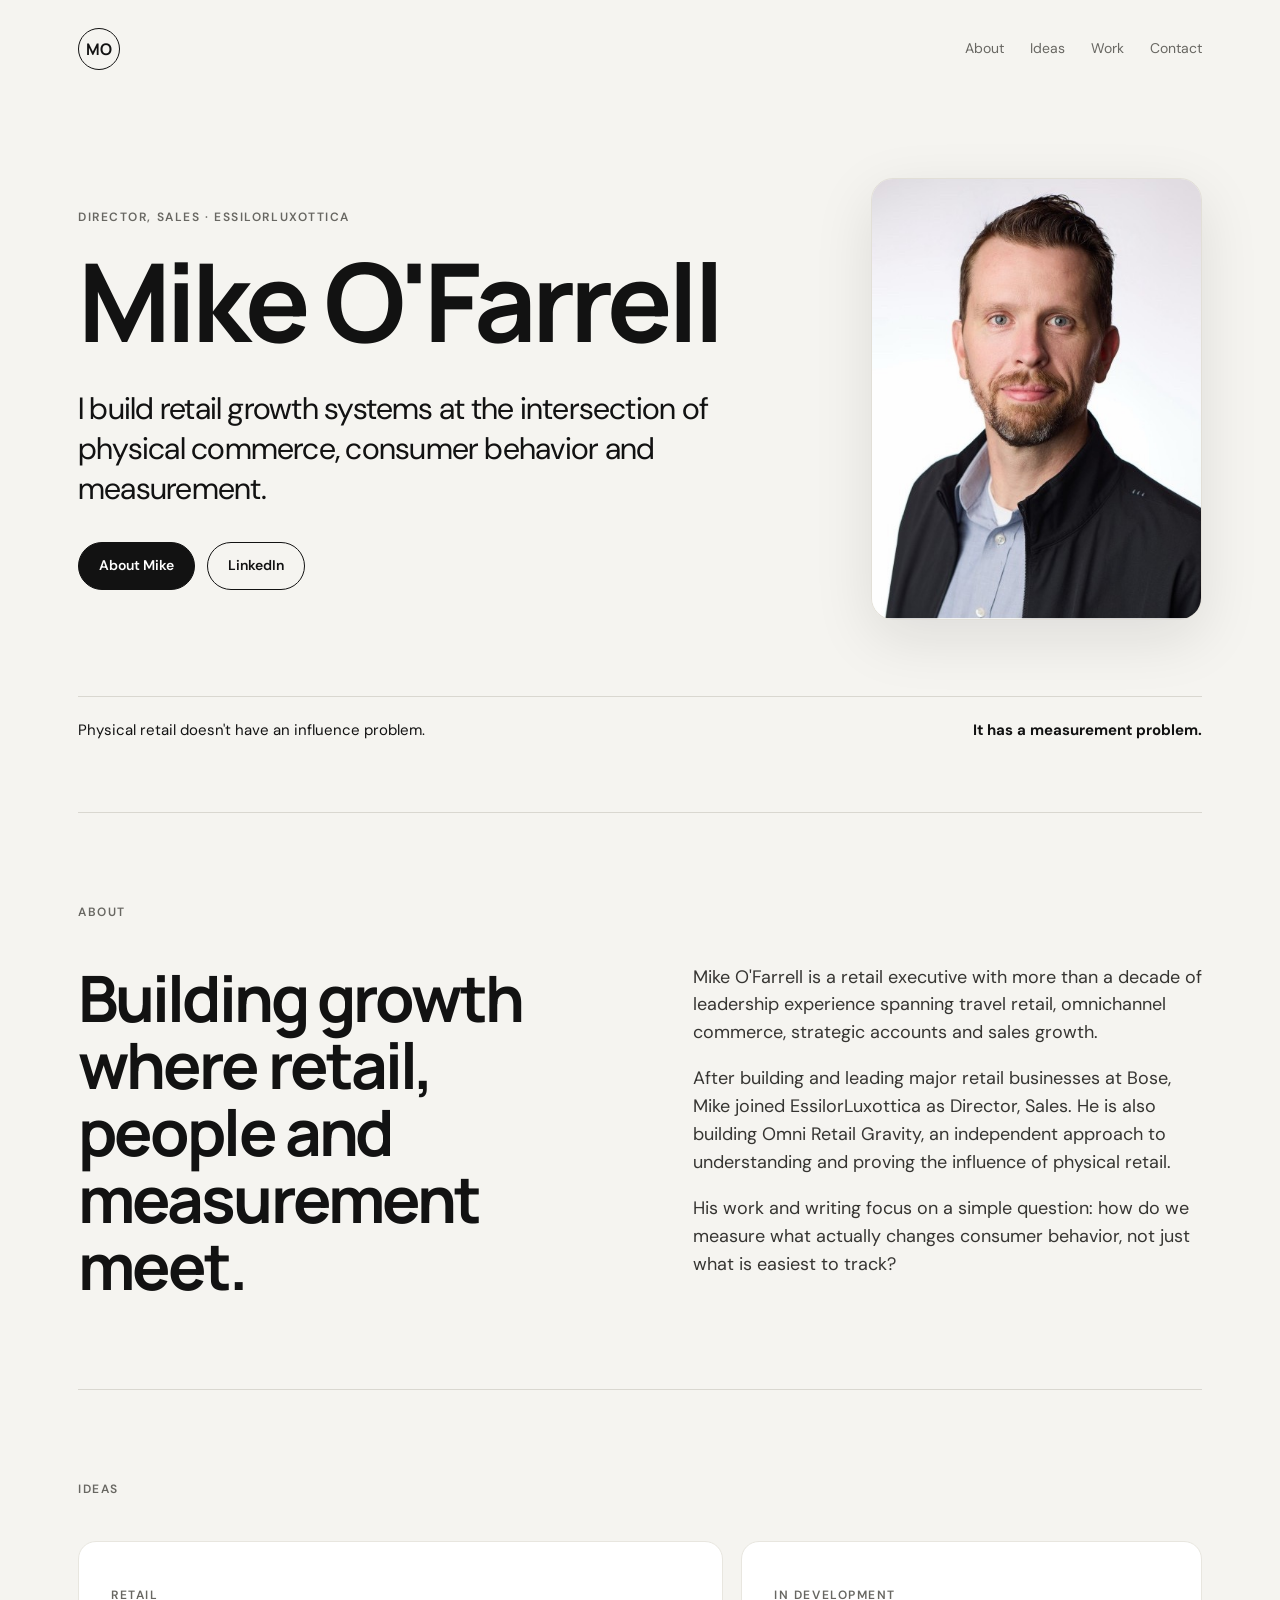
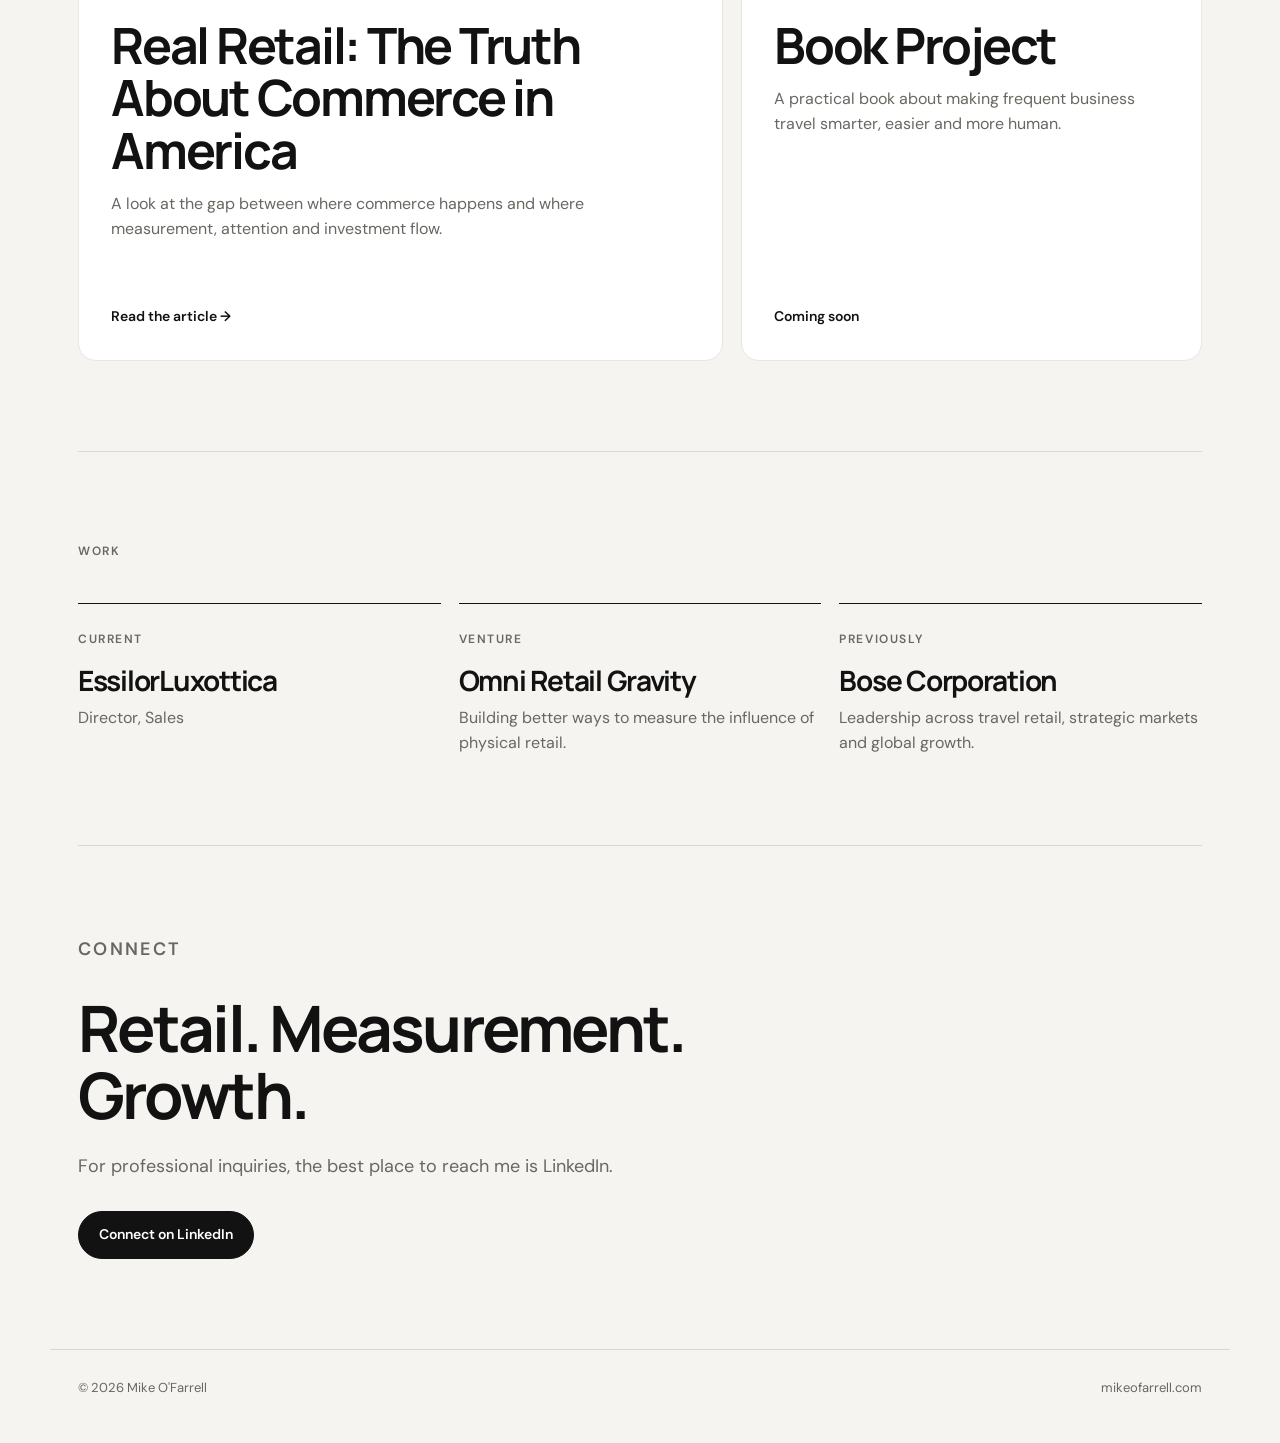
==== index.html @ 98dea340 "Use uploaded headshot" ====
<!doctype html>
<html lang="en">
<head>
  <meta charset="utf-8">
  <meta name="viewport" content="width=device-width, initial-scale=1">
  <title>Mike O'Farrell | Director, Sales, EssilorLuxottica</title>
  <meta name="description" content="Mike O'Farrell is Director, Sales at EssilorLuxottica, with leadership experience across Bose, travel retail, omnichannel commerce and physical retail strategy.">
  <link rel="canonical" href="https://mikeofarrell.com/">
  <meta property="og:type" content="website">
  <meta property="og:title" content="Mike O'Farrell | Director, Sales, EssilorLuxottica">
  <meta property="og:description" content="Retail leadership, physical commerce, measurement and ideas from Mike O'Farrell.">
  <meta property="og:url" content="https://mikeofarrell.com/">
  <meta property="og:image" content="https://mikeofarrell.com/mike-ofarrell-headshot.jpg">
  <meta name="twitter:card" content="summary_large_image">
  <link rel="stylesheet" href="styles.css">
  <script type="application/ld+json">
  {
    "@context": "https://schema.org",
    "@type": "Person",
    "@id": "https://mikeofarrell.com/#mike-ofarrell",
    "name": "Mike O'Farrell",
    "url": "https://mikeofarrell.com/",
    "image": "https://mikeofarrell.com/mike-ofarrell-headshot.jpg",
    "description": "Retail executive, entrepreneur and author focused on physical retail, omnichannel commerce and measurement.",
    "jobTitle": "Director, Sales",
    "worksFor": {
      "@type": "Organization",
      "name": "EssilorLuxottica"
    },
    "alumniOf": {
      "@type": "CollegeOrUniversity",
      "name": "University of Pittsburgh"
    },
    "affiliation": {
      "@type": "Organization",
      "name": "Omni Retail Gravity"
    },
    "knowsAbout": [
      "Retail strategy",
      "Physical retail",
      "Omnichannel commerce",
      "Travel retail",
      "Retail measurement",
      "Sales leadership"
    ],
    "sameAs": [
      "https://www.linkedin.com/in/mike-ofarrell/"
    ]
  }
  </script>
</head>
<body>
  <header class="site-header">
    <a class="brand" href="#top" aria-label="Mike O'Farrell home">MO</a>
    <nav aria-label="Primary navigation">
      <a href="#about">About</a>
      <a href="#ideas">Ideas</a>
      <a href="#work">Work</a>
      <a href="#contact">Contact</a>
    </nav>
  </header>

  <main id="top">
    <section class="hero">
      <div class="hero-grid">
        <div class="hero-content">
          <div class="eyebrow">Director, Sales · EssilorLuxottica</div>
          <h1>Mike O'Farrell</h1>
          <p class="hero-copy">I build retail growth systems at the intersection of physical commerce, consumer behavior and measurement.</p>
          <div class="hero-actions">
            <a class="button button-primary" href="#about">About Mike</a>
            <a class="button button-secondary" href="https://www.linkedin.com/in/mike-ofarrell/" target="_blank" rel="noopener">LinkedIn</a>
          </div>
        </div>
        <figure class="hero-portrait">
          <img src="mike-ofarrell-headshot.jpg" alt="Mike O'Farrell, Director, Sales at EssilorLuxottica" width="600" height="800">
        </figure>
      </div>
      <div class="signal">
        <span>Physical retail doesn't have an influence problem.</span>
        <strong>It has a measurement problem.</strong>
      </div>
    </section>

    <section class="section" id="about">
      <p class="section-kicker">About</p>
      <div class="split">
        <h2>Building growth where retail, people and measurement meet.</h2>
        <div class="body-copy">
          <p>Mike O'Farrell is a retail executive with more than a decade of leadership experience spanning travel retail, omnichannel commerce, strategic accounts and sales growth.</p>
          <p>After building and leading major retail businesses at Bose, Mike joined EssilorLuxottica as Director, Sales. He is also building Omni Retail Gravity, an independent approach to understanding and proving the influence of physical retail.</p>
          <p>His work and writing focus on a simple question: how do we measure what actually changes consumer behavior, not just what is easiest to track?</p>
        </div>
      </div>
    </section>

    <section class="section" id="ideas">
      <p class="section-kicker">Ideas</p>
      <div class="cards">
        <article class="card featured">
          <div>
            <p class="card-label">Retail</p>
            <h3>Real Retail: The Truth About Commerce in America</h3>
            <p>A look at the gap between where commerce happens and where measurement, attention and investment flow.</p>
          </div>
          <a href="https://www.linkedin.com/pulse/real-retail-truth-commerce-america-mike-o-farrell-ppg3e" target="_blank" rel="noopener">Read the article →</a>
        </article>

        <article class="card">
          <div>
            <p class="card-label">In development</p>
            <h3>Book Project</h3>
            <p>A practical book about making frequent business travel smarter, easier and more human.</p>
          </div>
          <span>Coming soon</span>
        </article>
      </div>
    </section>

    <section class="section" id="work">
      <p class="section-kicker">Work</p>
      <div class="work-grid">
        <div class="work-item">
          <span>Current</span>
          <h3>EssilorLuxottica</h3>
          <p>Director, Sales</p>
        </div>
        <div class="work-item">
          <span>Venture</span>
          <h3>Omni Retail Gravity</h3>
          <p>Building better ways to measure the influence of physical retail.</p>
        </div>
        <div class="work-item">
          <span>Previously</span>
          <h3>Bose Corporation</h3>
          <p>Leadership across travel retail, strategic markets and global growth.</p>
        </div>
      </div>
    </section>

    <section class="section contact" id="contact">
      <p class="section-kicker">Connect</p>
      <h2>Retail. Measurement. Growth.</h2>
      <p>For professional inquiries, the best place to reach me is LinkedIn.</p>
      <a class="button button-primary" href="https://www.linkedin.com/in/mike-ofarrell/" target="_blank" rel="noopener">Connect on LinkedIn</a>
    </section>
  </main>

  <footer>
    <span>© <span id="year"></span> Mike O'Farrell</span>
    <span>mikeofarrell.com</span>
  </footer>

  <script>
    document.getElementById('year').textContent = new Date().getFullYear();
  </script>
</body>
</html>
---- styles.css ----
@import url('https://fonts.googleapis.com/css2?family=DM+Sans:wght@400;500;600&family=Manrope:wght@500;600;700&display=swap');

:root {
  --bg: #f5f4f0;
  --ink: #121212;
  --muted: #686762;
  --line: #d9d7d0;
  --card: #ffffff;
  --max: 1180px;
}
* { box-sizing: border-box; }
html { scroll-behavior: smooth; }
body { margin:0; background:var(--bg); color:var(--ink); font-family:"DM Sans",system-ui,-apple-system,BlinkMacSystemFont,"Segoe UI",sans-serif; line-height:1.55; }
a { color:inherit; }
.site-header { max-width:var(--max); margin:0 auto; padding:28px; display:flex; justify-content:space-between; align-items:center; }
.brand { width:42px; height:42px; display:grid; place-items:center; border:1px solid var(--ink); border-radius:50%; text-decoration:none; font-family:"Manrope",sans-serif; font-weight:700; letter-spacing:-0.03em; }
nav { display:flex; gap:26px; font-size:14px; }
nav a { text-decoration:none; color:var(--muted); }
nav a:hover { color:var(--ink); }
main, footer { max-width:var(--max); margin:0 auto; padding-left:28px; padding-right:28px; }
.hero { min-height:72vh; display:flex; flex-direction:column; justify-content:center; padding:80px 0 70px; }
.hero-grid { display:grid; grid-template-columns:minmax(0,1.65fr) minmax(260px,.75fr); gap:64px; align-items:center; }
.hero-content { min-width:0; }
.hero-portrait { margin:0; justify-self:end; width:min(100%,360px); }
.hero-portrait img { display:block; width:100%; height:auto; aspect-ratio:3/4; object-fit:cover; object-position:center 28%; border-radius:22px; border:1px solid #e2dfd7; box-shadow:0 18px 60px rgba(18,18,18,.10); }
.eyebrow, .section-kicker, .card-label, .work-item span { text-transform:uppercase; letter-spacing:.13em; font-size:12px; font-weight:600; color:var(--muted); }
h1,h2,h3 { font-family:"Manrope",sans-serif; line-height:1.05; letter-spacing:-0.045em; margin:0; }
h1 { margin-top:18px; font-size:clamp(58px,8.5vw,118px); max-width:820px; }
.hero-copy { max-width:720px; font-size:clamp(21px,2.4vw,32px); line-height:1.3; margin:32px 0; letter-spacing:-0.025em; }
.hero-actions { display:flex; gap:12px; flex-wrap:wrap; }
.button { display:inline-flex; align-items:center; justify-content:center; min-height:48px; padding:0 20px; border-radius:999px; text-decoration:none; font-weight:600; font-size:14px; border:1px solid var(--ink); }
.button-primary { background:var(--ink); color:white; }
.button-secondary { background:transparent; }
.signal { margin-top:76px; border-top:1px solid var(--line); padding-top:22px; display:flex; justify-content:space-between; gap:20px; font-size:15px; }
.section { border-top:1px solid var(--line); padding:90px 0; }
.section-kicker { margin:0 0 42px; }
.split { display:grid; grid-template-columns:1.05fr 1fr; gap:80px; }
h2 { font-size:clamp(38px,5vw,68px); max-width:650px; }
.body-copy { font-size:18px; color:#363532; }
.body-copy p:first-child { margin-top:0; }
.cards { display:grid; grid-template-columns:1.4fr 1fr; gap:18px; }
.card { min-height:330px; background:var(--card); padding:32px; display:flex; flex-direction:column; justify-content:space-between; border-radius:18px; border:1px solid #e8e6df; }
.card.featured { min-height:420px; }
.card h3 { margin-top:14px; font-size:clamp(31px,4vw,50px); }
.card p:not(.card-label) { color:var(--muted); max-width:650px; }
.card a, .card > span { font-size:14px; font-weight:600; text-decoration:none; }
.work-grid { display:grid; grid-template-columns:repeat(3,1fr); gap:18px; }
.work-item { border-top:1px solid var(--ink); padding-top:22px; }
.work-item h3 { font-size:28px; margin:16px 0 10px; }
.work-item p { color:var(--muted); margin:0; }
.contact h2 { margin-bottom:24px; }
.contact p { color:var(--muted); font-size:18px; margin-bottom:30px; }
footer { border-top:1px solid var(--line); padding-top:28px; padding-bottom:45px; display:flex; justify-content:space-between; color:var(--muted); font-size:13px; }
@media (max-width:900px) {
  .hero-grid { grid-template-columns:1fr; gap:42px; }
  .hero-portrait { justify-self:start; width:min(72vw,340px); }
  h1 { font-size:clamp(58px,13vw,96px); }
}
@media (max-width:780px) {
  .site-header { padding-top:20px; }
  nav { gap:14px; }
  nav a:nth-child(3) { display:none; }
  .hero { min-height:auto; padding-top:70px; }
  .hero-portrait { width:min(78vw,320px); }
  .signal { flex-direction:column; }
  .split,.cards,.work-grid { grid-template-columns:1fr; }
  .split { gap:32px; }
  .section { padding:70px 0; }
  .card.featured { min-height:350px; }
  footer { flex-direction:column; gap:8px; }
}
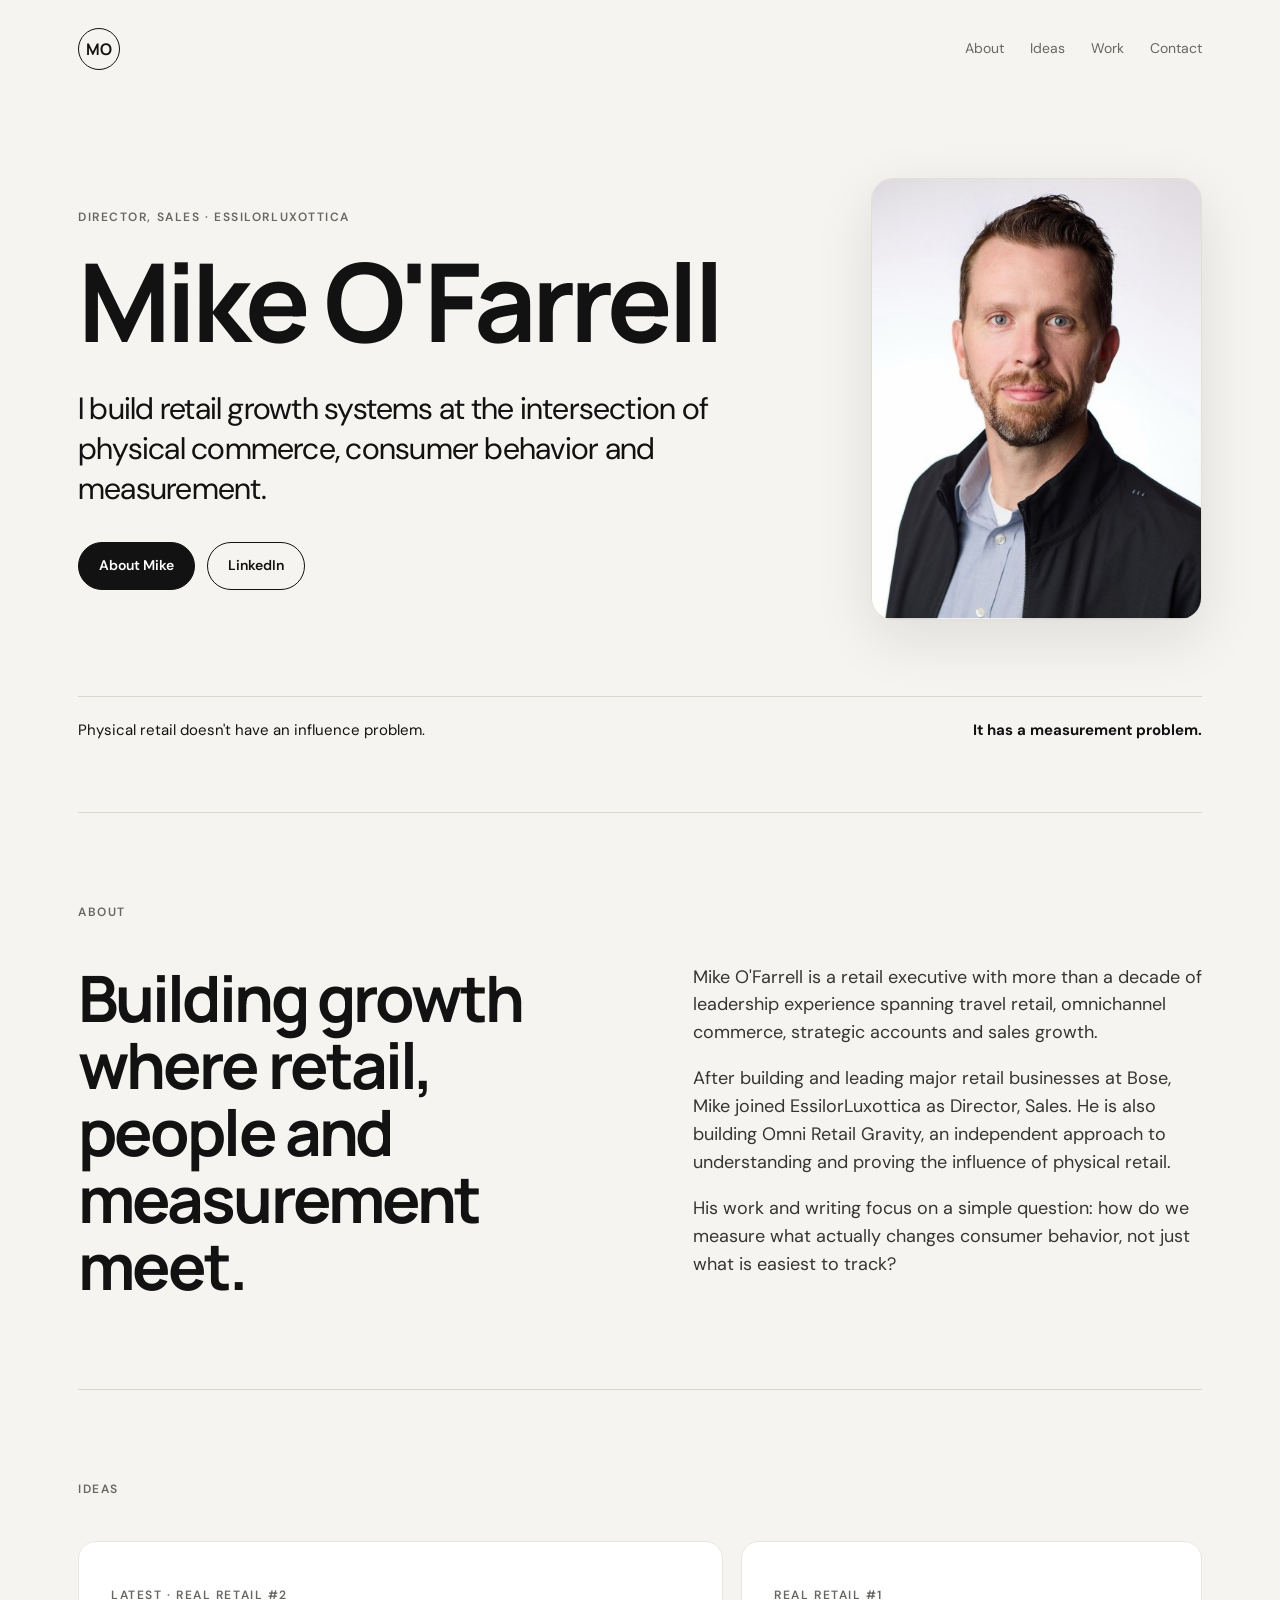
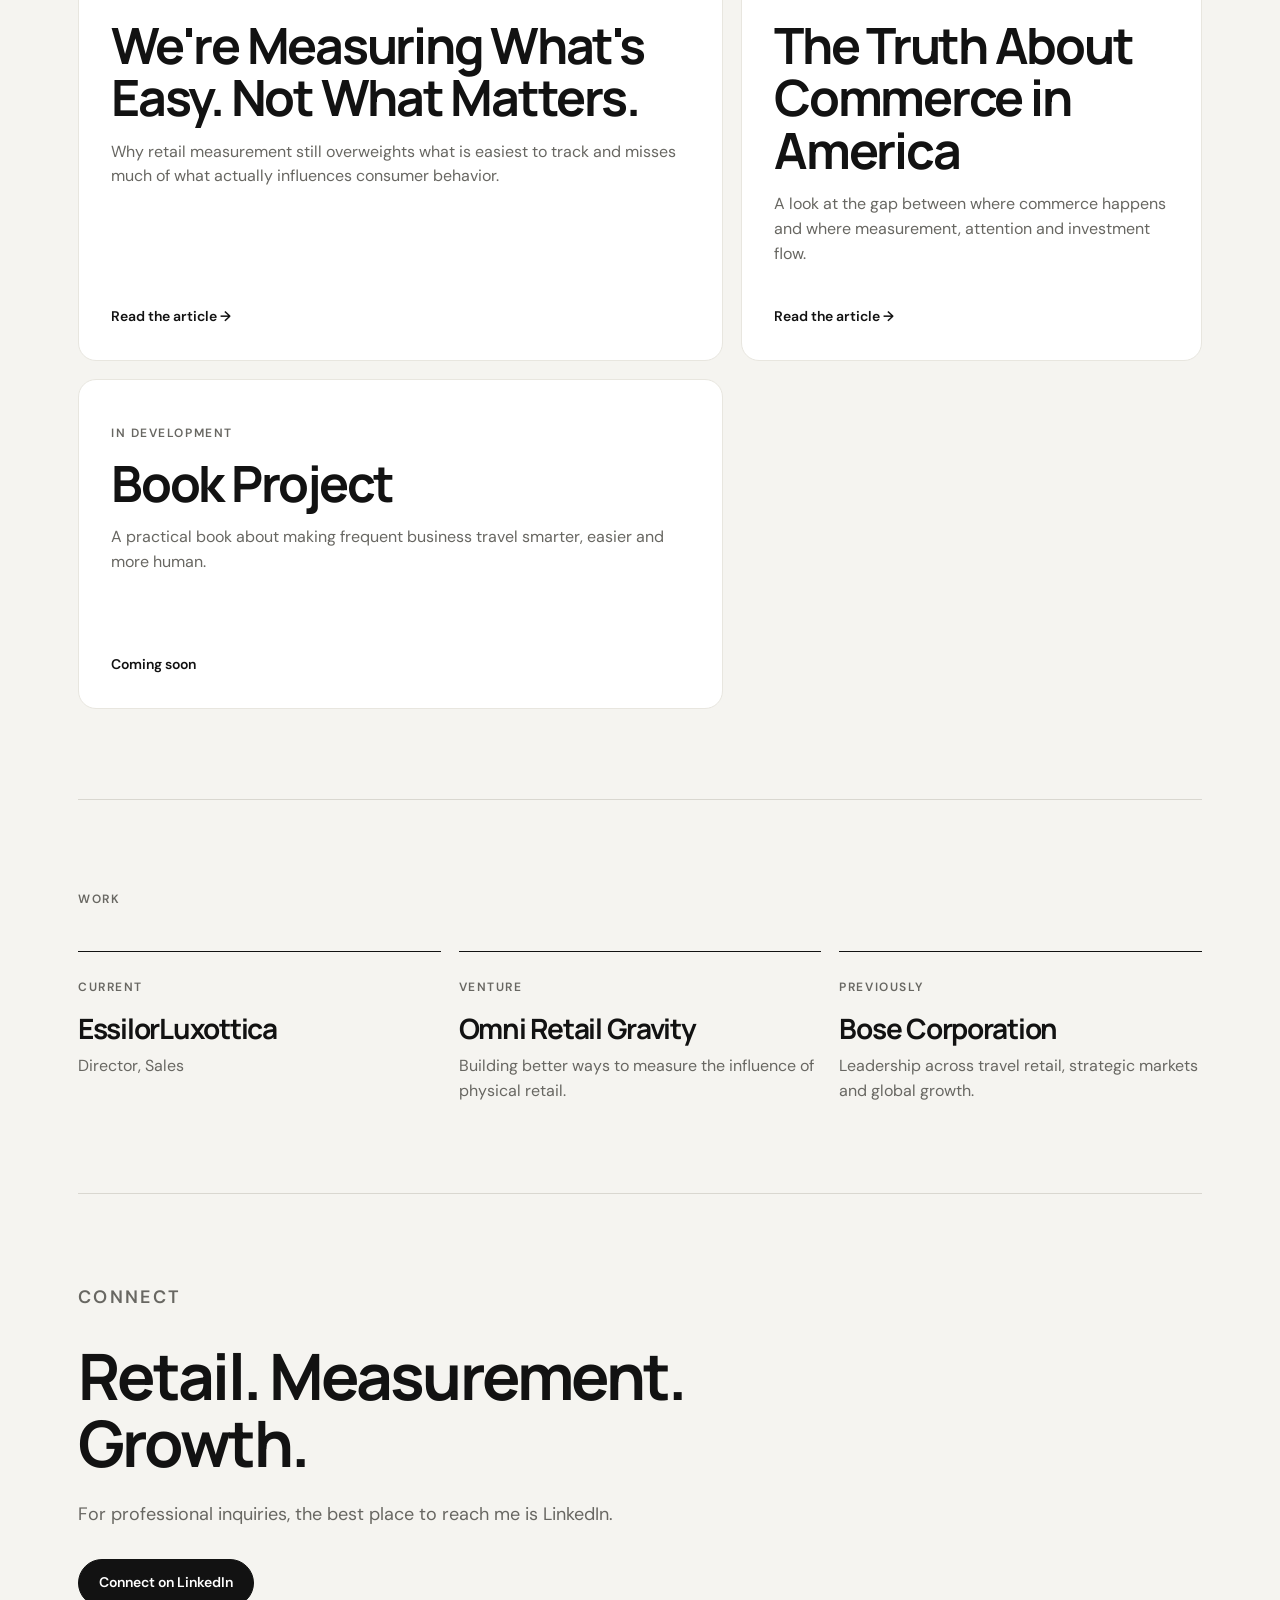
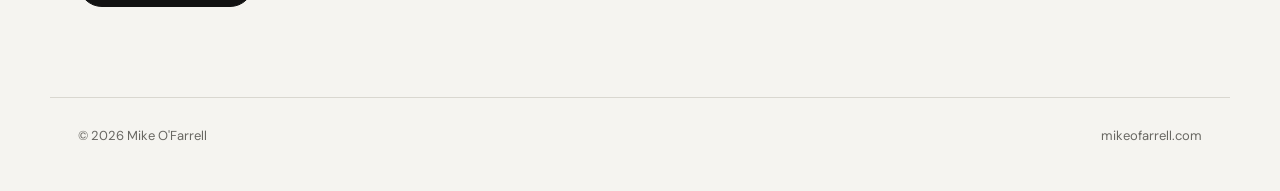
==== commit 385dc077: "Add latest Real Retail article" ====
--- a/index.html
+++ b/index.html
@@ -99,8 +99,17 @@
       <div class="cards">
         <article class="card featured">
           <div>
-            <p class="card-label">Retail</p>
-            <h3>Real Retail: The Truth About Commerce in America</h3>
+            <p class="card-label">Latest · Real Retail #2</p>
+            <h3>We're Measuring What's Easy. Not What Matters.</h3>
+            <p>Why retail measurement still overweights what is easiest to track and misses much of what actually influences consumer behavior.</p>
+          </div>
+          <a href="https://www.linkedin.com/pulse/real-retail-2-were-measuring-whats-easy-what-matters-mike-o-farrell-ehiic/" target="_blank" rel="noopener">Read the article →</a>
+        </article>
+
+        <article class="card">
+          <div>
+            <p class="card-label">Real Retail #1</p>
+            <h3>The Truth About Commerce in America</h3>
             <p>A look at the gap between where commerce happens and where measurement, attention and investment flow.</p>
           </div>
           <a href="https://www.linkedin.com/pulse/real-retail-truth-commerce-america-mike-o-farrell-ppg3e" target="_blank" rel="noopener">Read the article →</a>
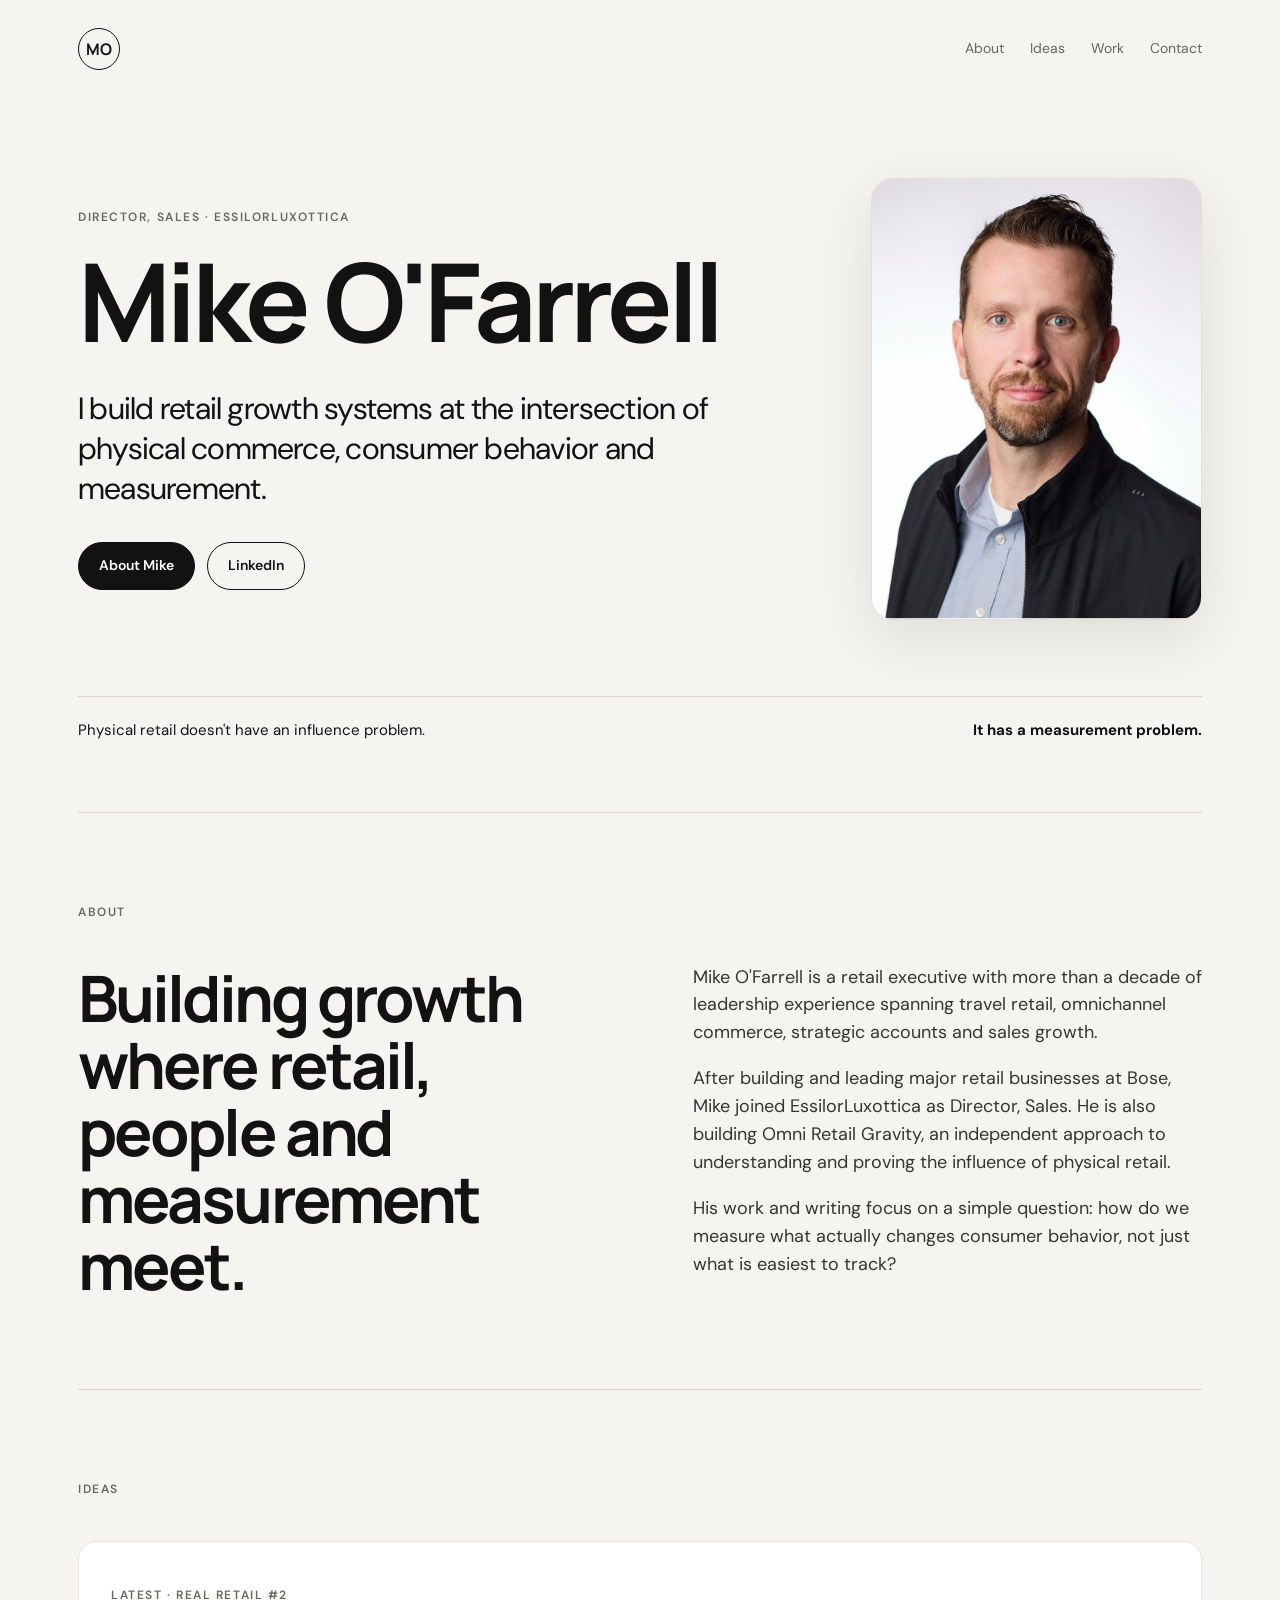
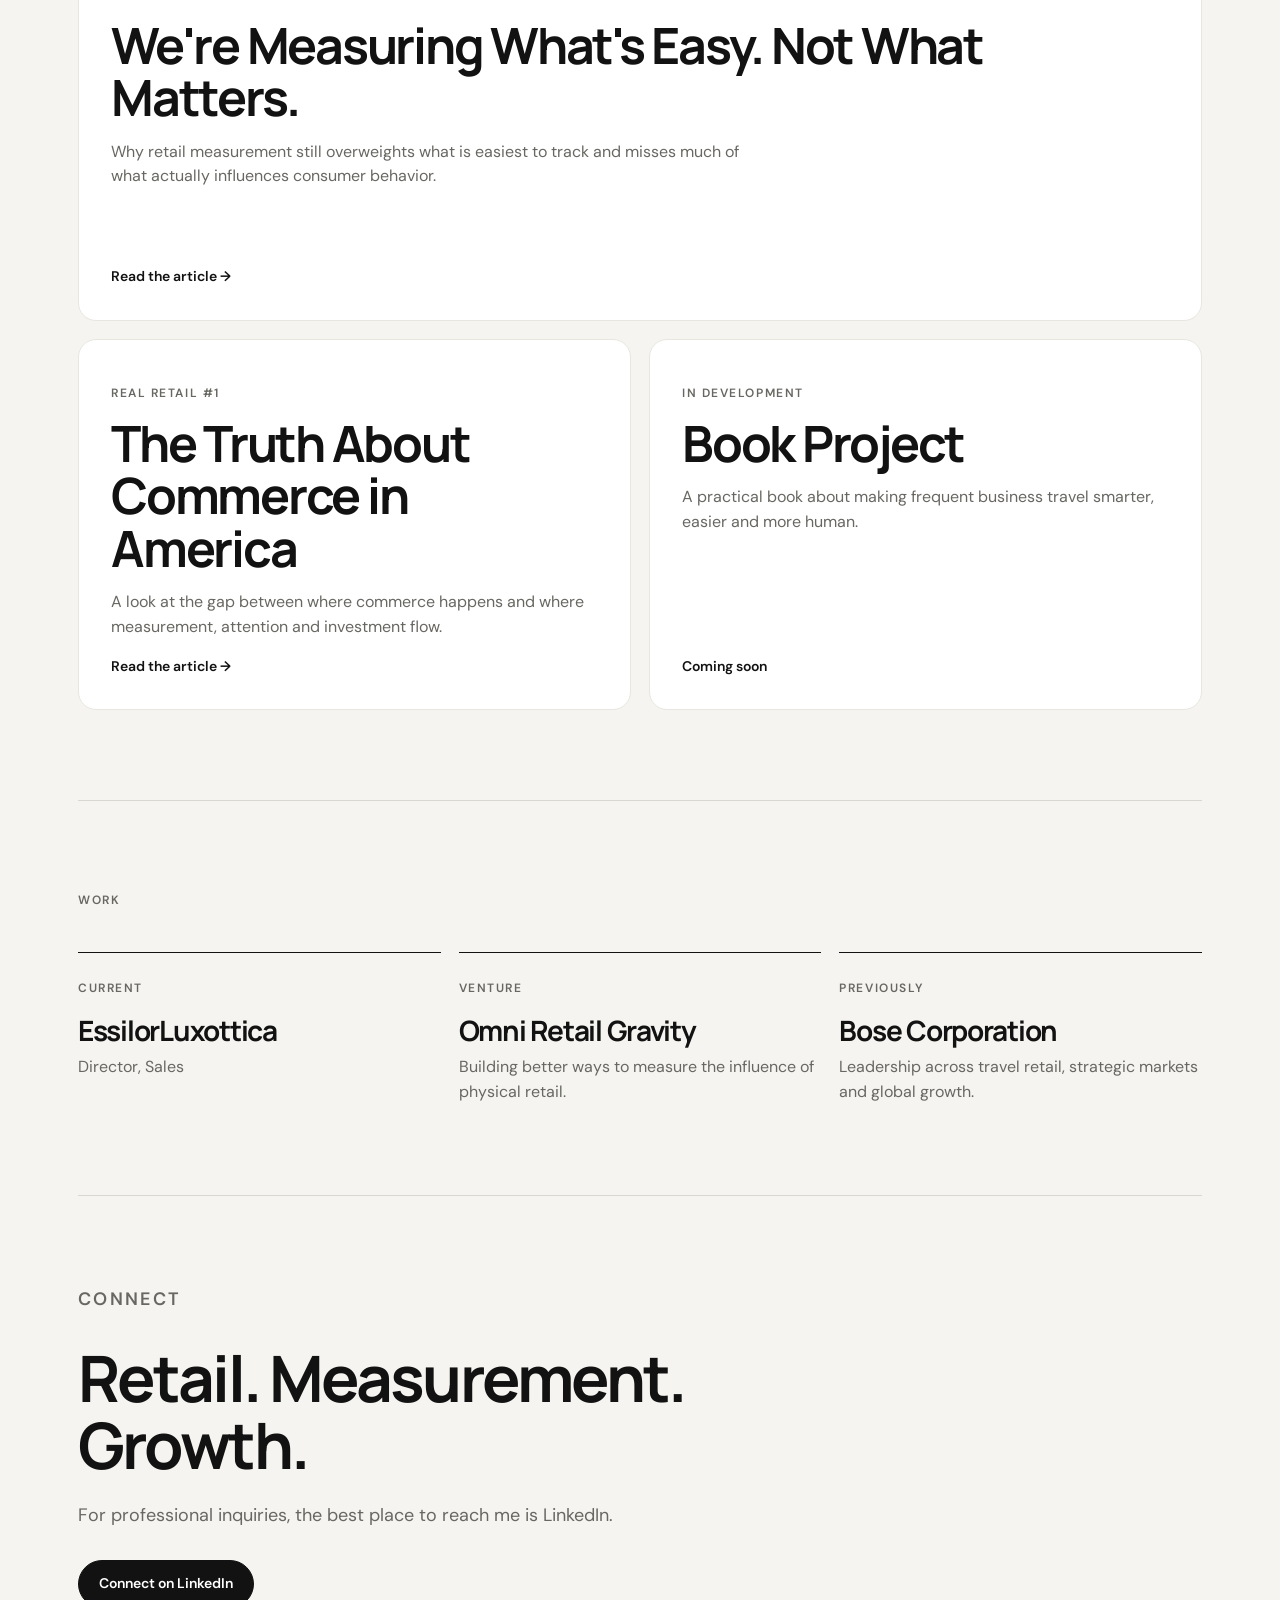
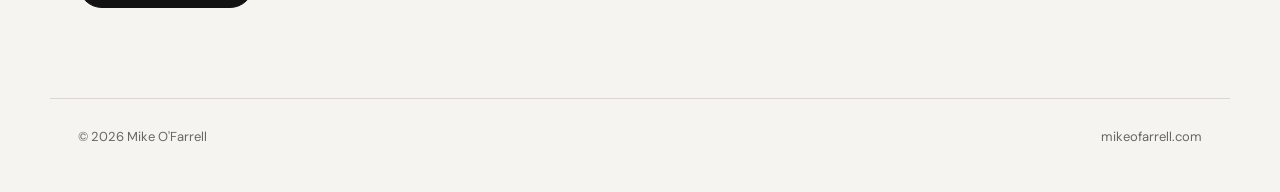
==== commit e5328826: "Add orbit M favicon" ====
--- a/index.html
+++ b/index.html
@@ -6,6 +6,7 @@
   <title>Mike O'Farrell | Director, Sales, EssilorLuxottica</title>
   <meta name="description" content="Mike O'Farrell is Director, Sales at EssilorLuxottica, with leadership experience across Bose, travel retail, omnichannel commerce and physical retail strategy.">
   <link rel="canonical" href="https://mikeofarrell.com/">
+  <link rel="icon" href="/favicon.svg" type="image/svg+xml">
   <meta property="og:type" content="website">
   <meta property="og:title" content="Mike O'Farrell | Director, Sales, EssilorLuxottica">
   <meta property="og:description" content="Retail leadership, physical commerce, measurement and ideas from Mike O'Farrell.">
--- a/styles.css
+++ b/styles.css
@@ -38,9 +38,9 @@
 h2 { font-size:clamp(38px,5vw,68px); max-width:650px; }
 .body-copy { font-size:18px; color:#363532; }
 .body-copy p:first-child { margin-top:0; }
-.cards { display:grid; grid-template-columns:1.4fr 1fr; gap:18px; }
+.cards { display:grid; grid-template-columns:1fr 1fr; gap:18px; }
 .card { min-height:330px; background:var(--card); padding:32px; display:flex; flex-direction:column; justify-content:space-between; border-radius:18px; border:1px solid #e8e6df; }
-.card.featured { min-height:420px; }
+.card.featured { grid-column:1 / -1; min-height:380px; }
 .card h3 { margin-top:14px; font-size:clamp(31px,4vw,50px); }
 .card p:not(.card-label) { color:var(--muted); max-width:650px; }
 .card a, .card > span { font-size:14px; font-weight:600; text-decoration:none; }
@@ -64,8 +64,8 @@
   .hero-portrait { width:min(78vw,320px); }
   .signal { flex-direction:column; }
   .split,.cards,.work-grid { grid-template-columns:1fr; }
+  .card.featured { grid-column:auto; min-height:350px; }
   .split { gap:32px; }
   .section { padding:70px 0; }
-  .card.featured { min-height:350px; }
   footer { flex-direction:column; gap:8px; }
 }
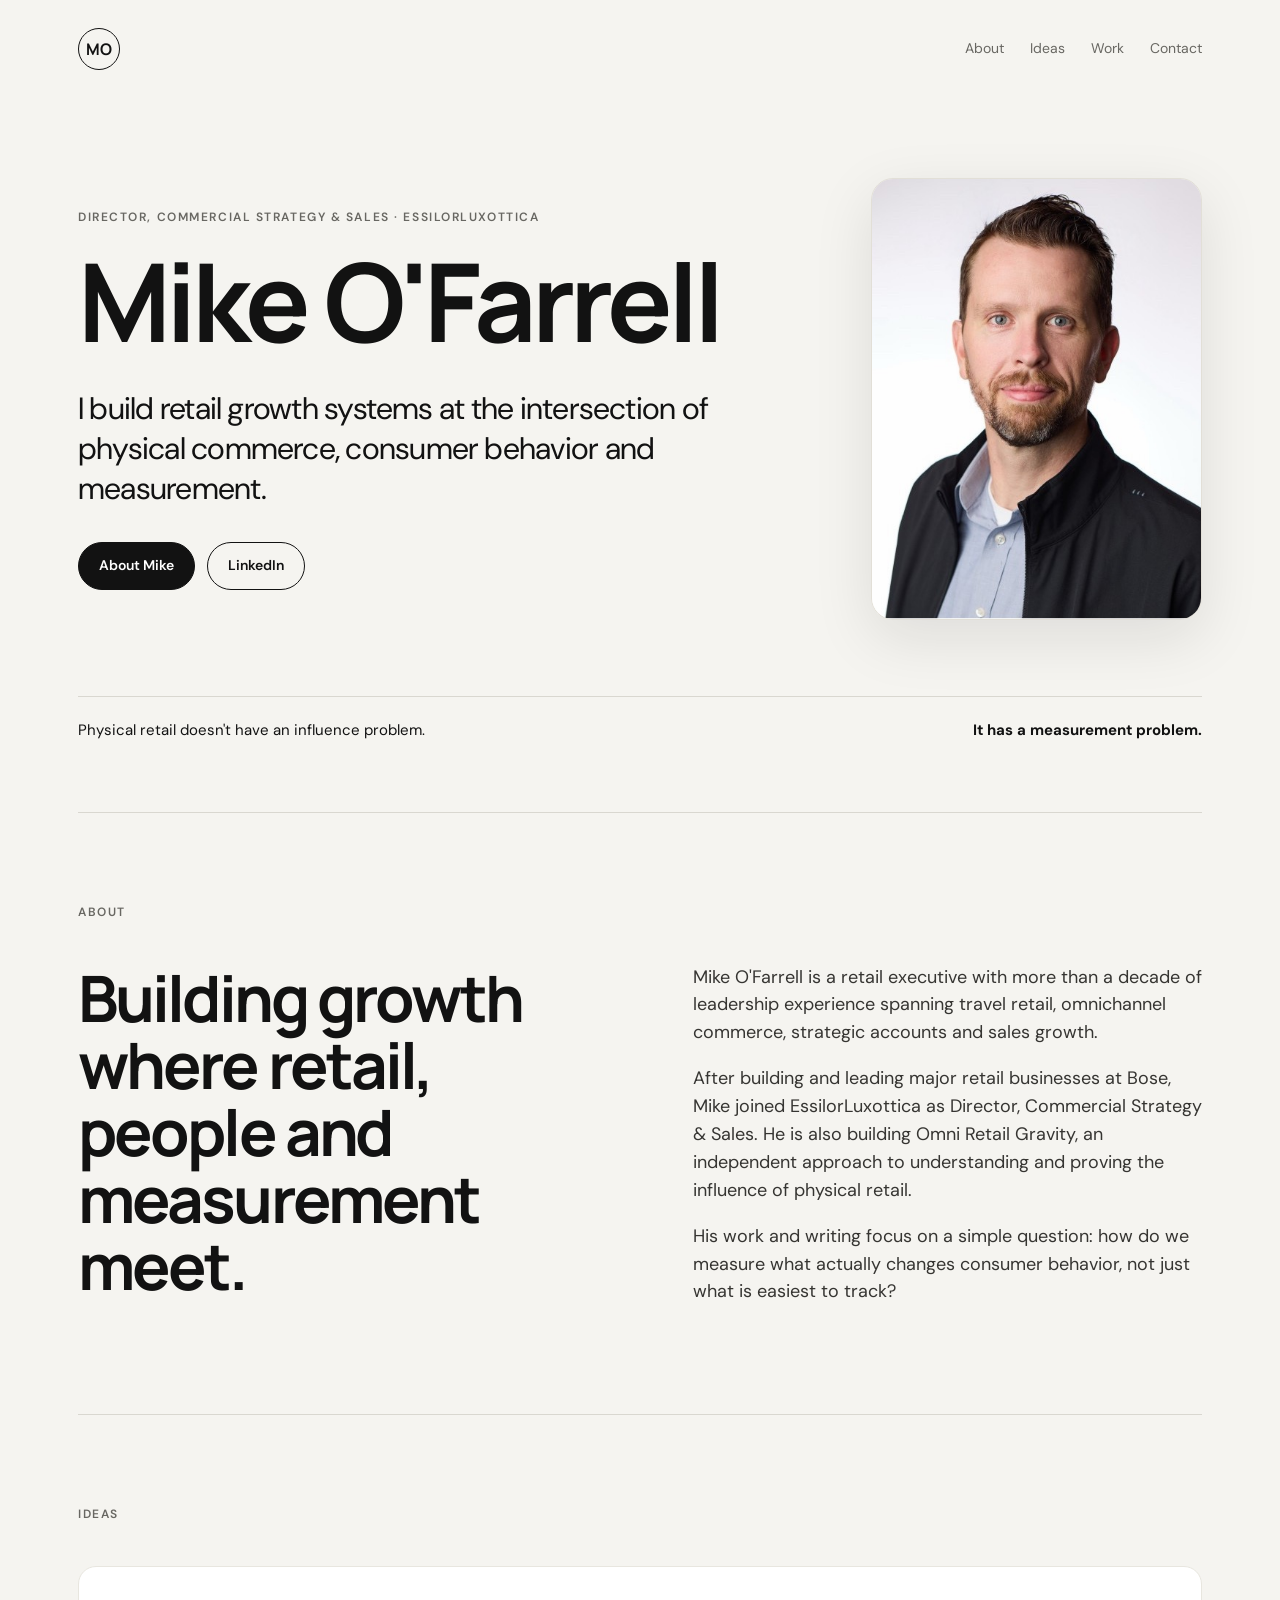
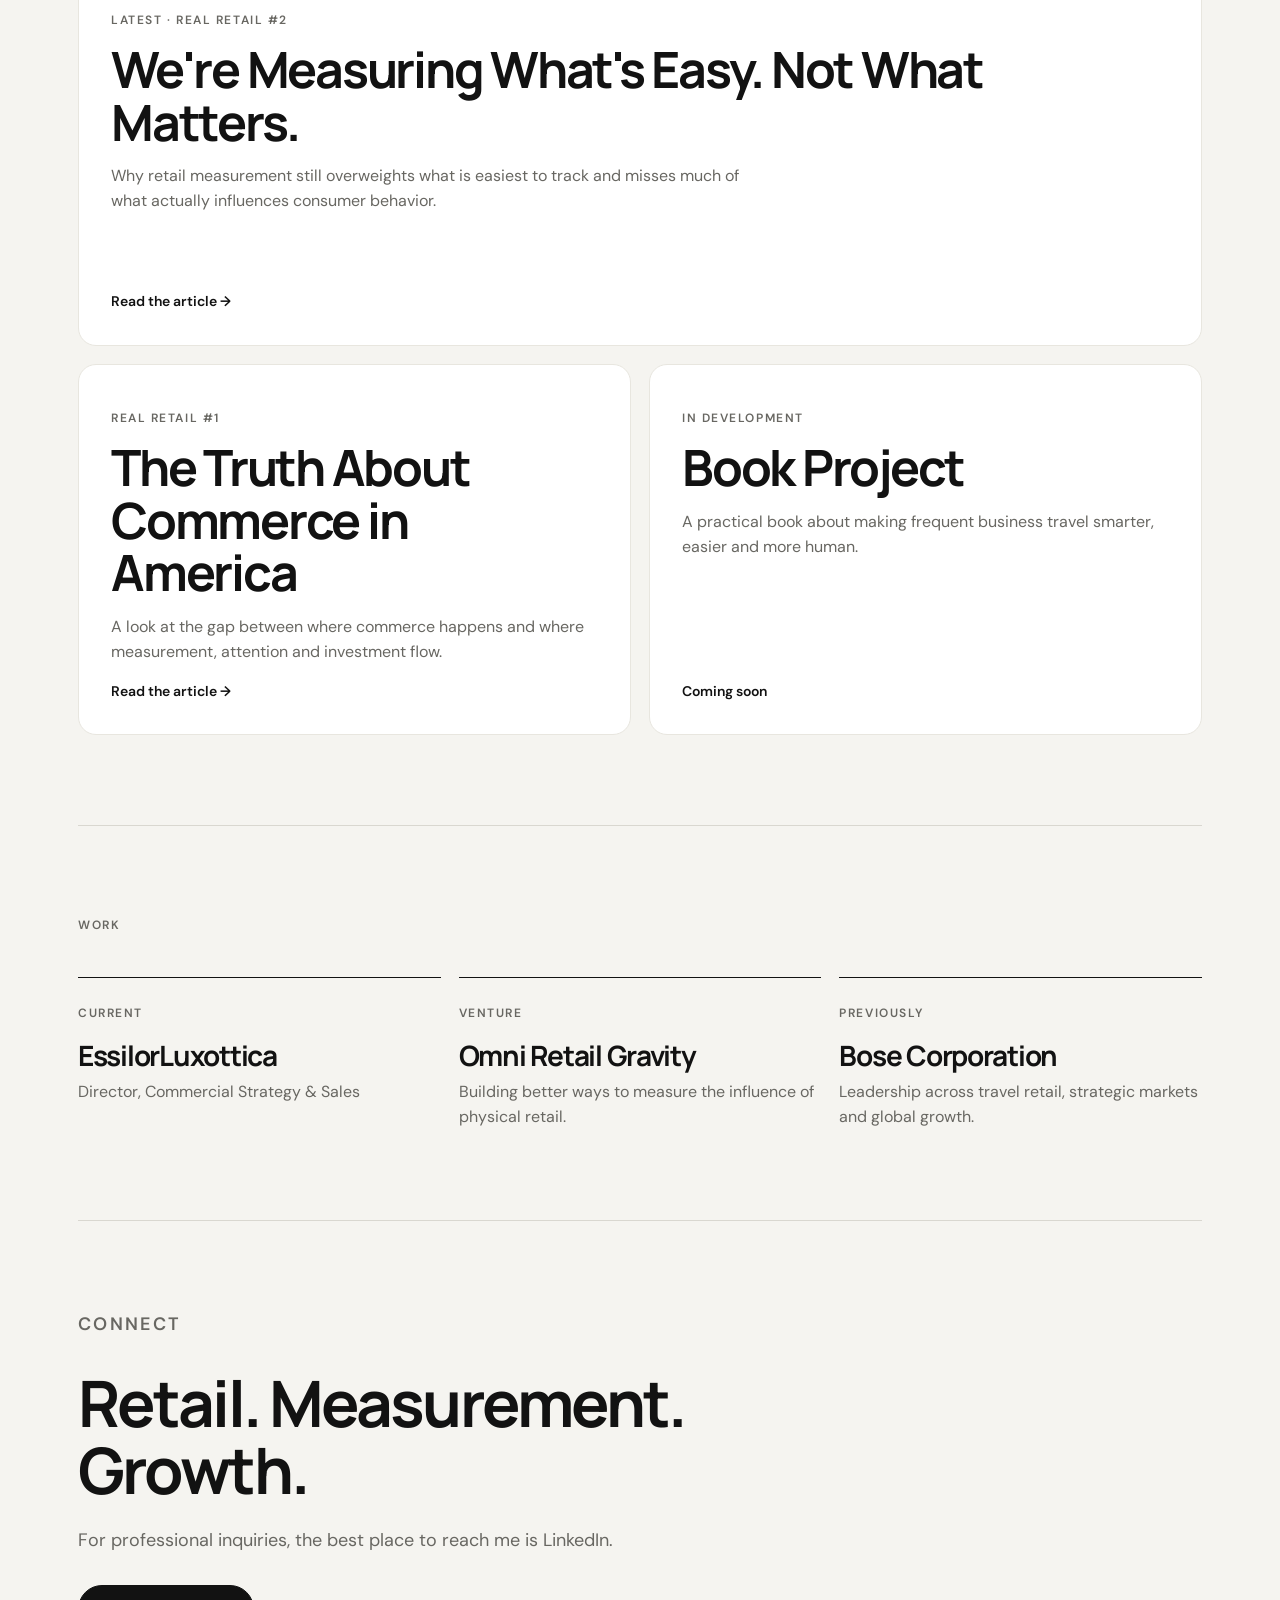
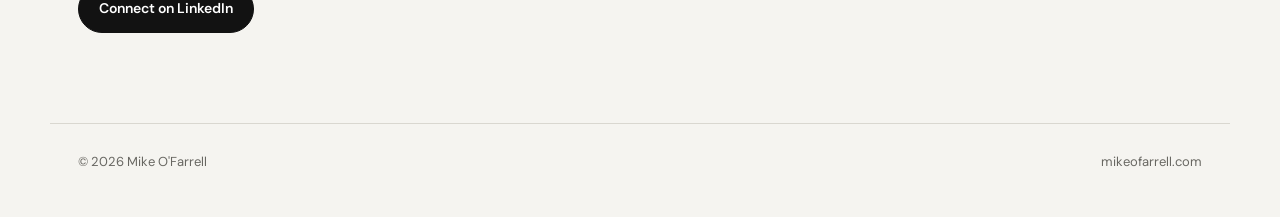
==== commit 79a1530e: "Update title to Director, Commercial Strategy & Sales and refresh favicon" ====
--- a/index.html
+++ b/index.html
@@ -3,12 +3,12 @@
 <head>
   <meta charset="utf-8">
   <meta name="viewport" content="width=device-width, initial-scale=1">
-  <title>Mike O'Farrell | Director, Sales, EssilorLuxottica</title>
-  <meta name="description" content="Mike O'Farrell is Director, Sales at EssilorLuxottica, with leadership experience across Bose, travel retail, omnichannel commerce and physical retail strategy.">
+  <title>Mike O'Farrell | Director, Commercial Strategy & Sales, EssilorLuxottica</title>
+  <meta name="description" content="Mike O'Farrell is Director, Commercial Strategy & Sales at EssilorLuxottica, with leadership experience across Bose, travel retail, omnichannel commerce and physical retail strategy.">
   <link rel="canonical" href="https://mikeofarrell.com/">
-  <link rel="icon" href="/favicon.svg" type="image/svg+xml">
+  <link rel="icon" href="/favicon.svg?v=2" type="image/svg+xml">
   <meta property="og:type" content="website">
-  <meta property="og:title" content="Mike O'Farrell | Director, Sales, EssilorLuxottica">
+  <meta property="og:title" content="Mike O'Farrell | Director, Commercial Strategy & Sales, EssilorLuxottica">
   <meta property="og:description" content="Retail leadership, physical commerce, measurement and ideas from Mike O'Farrell.">
   <meta property="og:url" content="https://mikeofarrell.com/">
   <meta property="og:image" content="https://mikeofarrell.com/mike-ofarrell-headshot.jpg">
@@ -23,7 +23,7 @@
     "url": "https://mikeofarrell.com/",
     "image": "https://mikeofarrell.com/mike-ofarrell-headshot.jpg",
     "description": "Retail executive, entrepreneur and author focused on physical retail, omnichannel commerce and measurement.",
-    "jobTitle": "Director, Sales",
+    "jobTitle": "Director, Commercial Strategy & Sales",
     "worksFor": {
       "@type": "Organization",
       "name": "EssilorLuxottica"
@@ -65,7 +65,7 @@
     <section class="hero">
       <div class="hero-grid">
         <div class="hero-content">
-          <div class="eyebrow">Director, Sales · EssilorLuxottica</div>
+          <div class="eyebrow">Director, Commercial Strategy &amp; Sales · EssilorLuxottica</div>
           <h1>Mike O'Farrell</h1>
           <p class="hero-copy">I build retail growth systems at the intersection of physical commerce, consumer behavior and measurement.</p>
           <div class="hero-actions">
@@ -74,7 +74,7 @@
           </div>
         </div>
         <figure class="hero-portrait">
-          <img src="mike-ofarrell-headshot.jpg" alt="Mike O'Farrell, Director, Sales at EssilorLuxottica" width="600" height="800">
+          <img src="mike-ofarrell-headshot.jpg" alt="Mike O'Farrell, Director, Commercial Strategy & Sales at EssilorLuxottica" width="600" height="800">
         </figure>
       </div>
       <div class="signal">
@@ -89,7 +89,7 @@
         <h2>Building growth where retail, people and measurement meet.</h2>
         <div class="body-copy">
           <p>Mike O'Farrell is a retail executive with more than a decade of leadership experience spanning travel retail, omnichannel commerce, strategic accounts and sales growth.</p>
-          <p>After building and leading major retail businesses at Bose, Mike joined EssilorLuxottica as Director, Sales. He is also building Omni Retail Gravity, an independent approach to understanding and proving the influence of physical retail.</p>
+          <p>After building and leading major retail businesses at Bose, Mike joined EssilorLuxottica as Director, Commercial Strategy &amp; Sales. He is also building Omni Retail Gravity, an independent approach to understanding and proving the influence of physical retail.</p>
           <p>His work and writing focus on a simple question: how do we measure what actually changes consumer behavior, not just what is easiest to track?</p>
         </div>
       </div>
@@ -133,7 +133,7 @@
         <div class="work-item">
           <span>Current</span>
           <h3>EssilorLuxottica</h3>
-          <p>Director, Sales</p>
+          <p>Director, Commercial Strategy &amp; Sales</p>
         </div>
         <div class="work-item">
           <span>Venture</span>
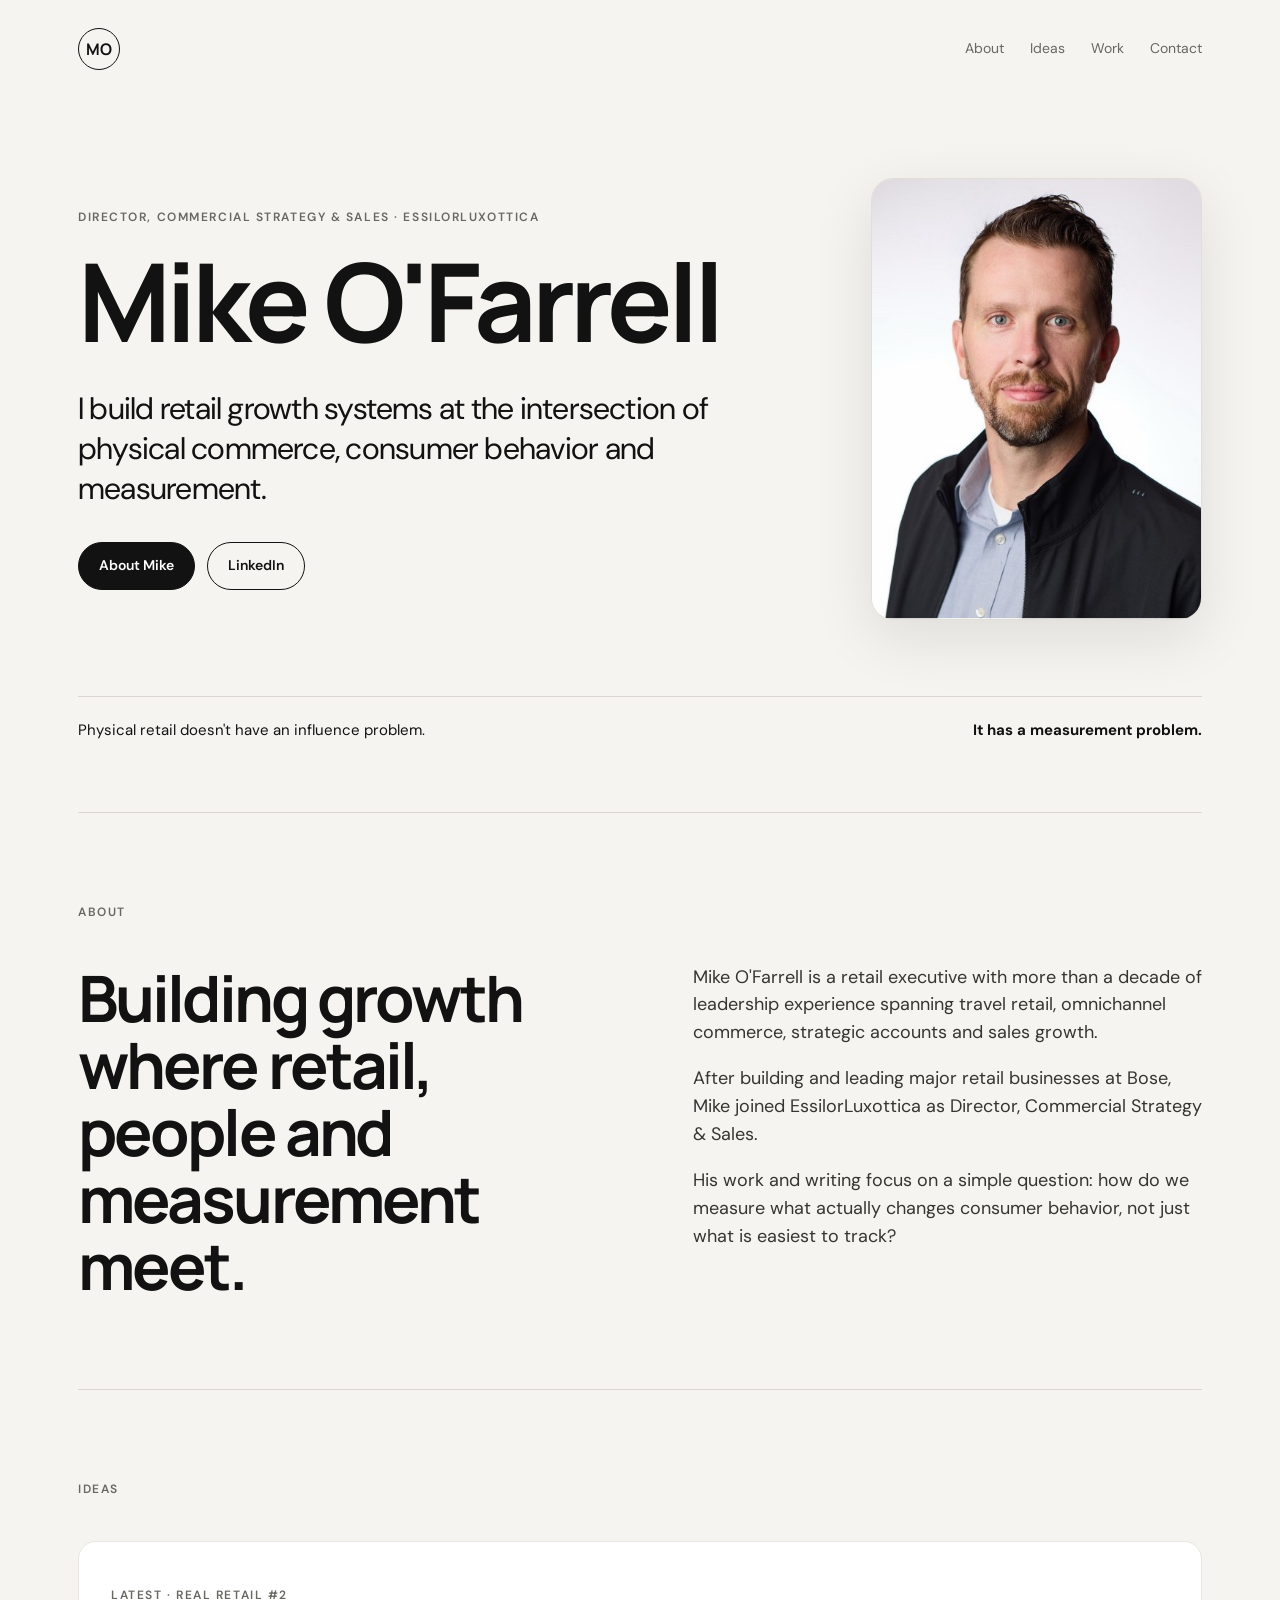
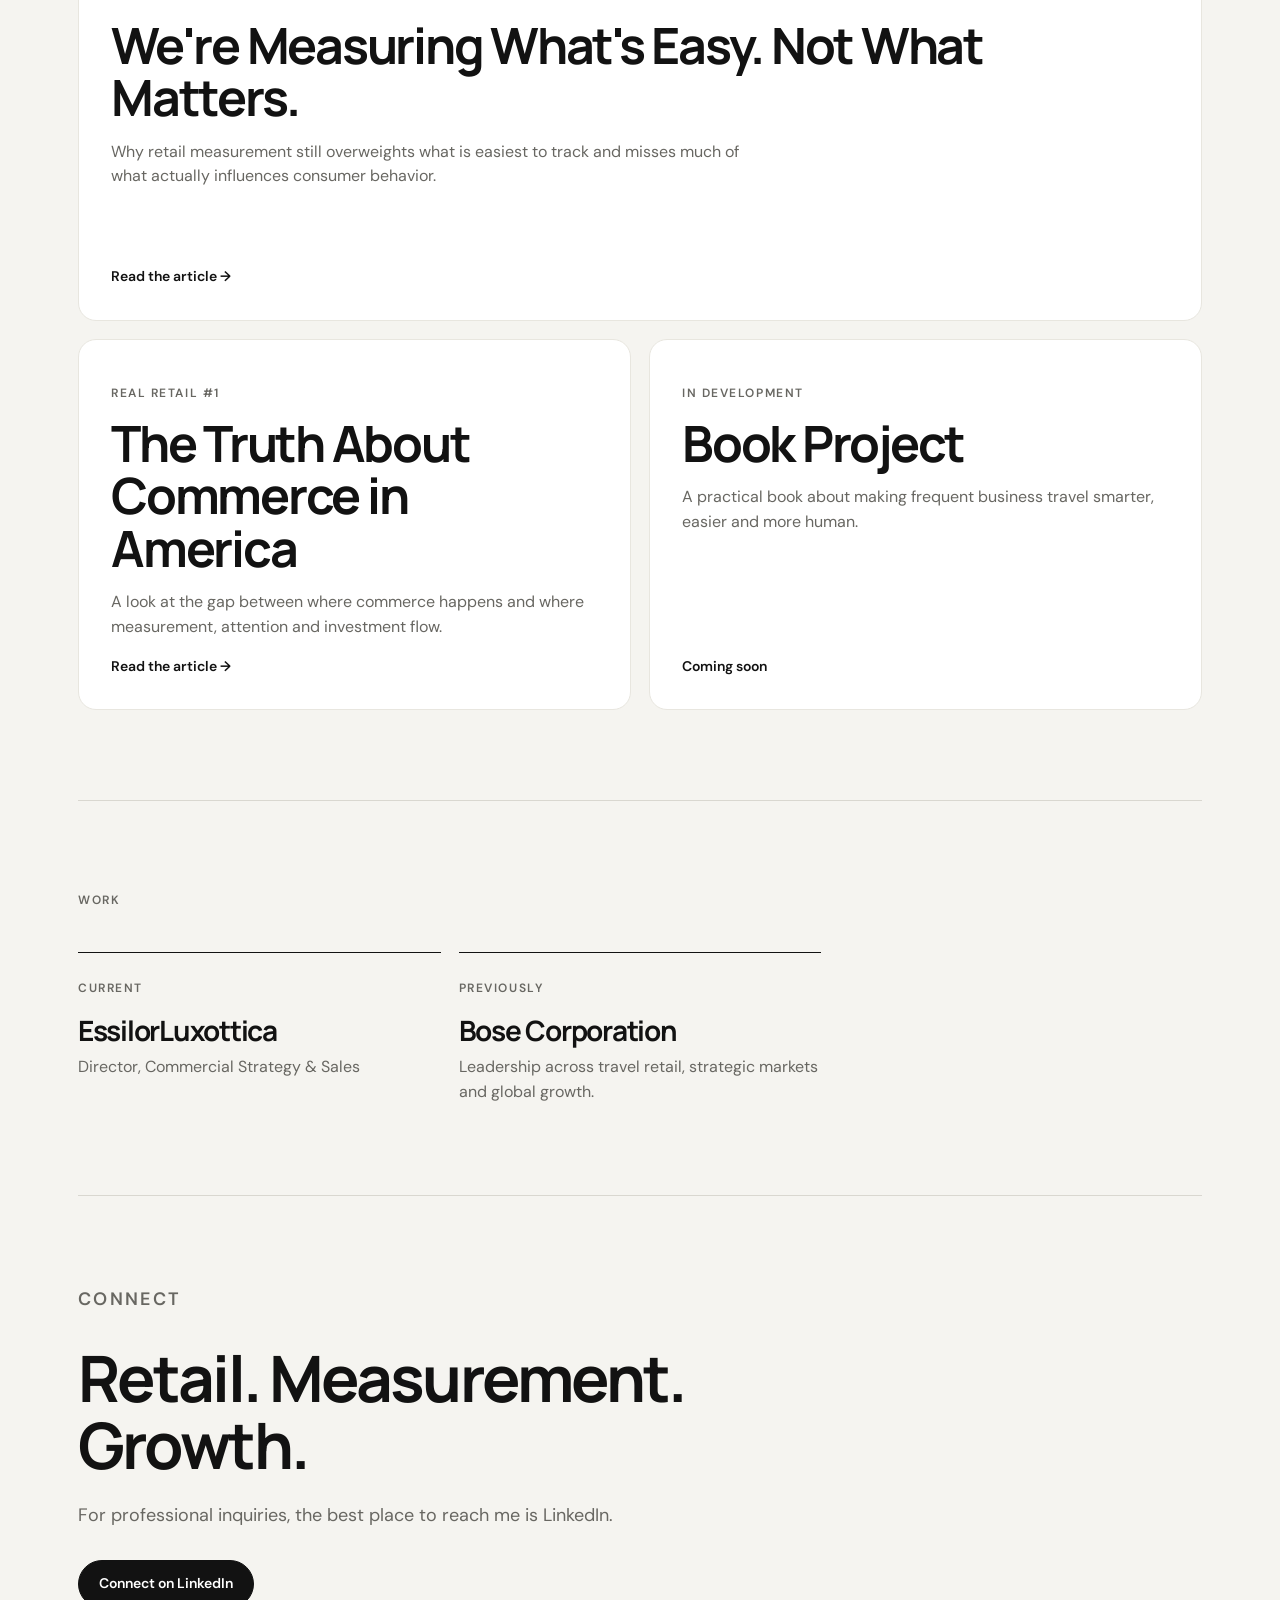
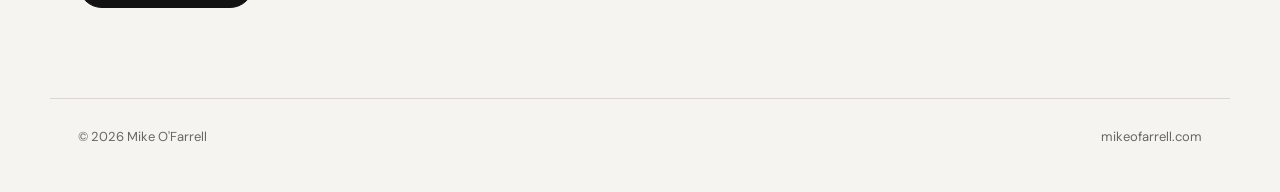
==== commit 383d2d92: "Remove Omni Retail Gravity references from personal site" ====
--- a/index.html
+++ b/index.html
@@ -22,7 +22,7 @@
     "name": "Mike O'Farrell",
     "url": "https://mikeofarrell.com/",
     "image": "https://mikeofarrell.com/mike-ofarrell-headshot.jpg",
-    "description": "Retail executive, entrepreneur and author focused on physical retail, omnichannel commerce and measurement.",
+    "description": "Retail executive and commercial leader focused on physical retail, omnichannel commerce and measurement.",
     "jobTitle": "Director, Commercial Strategy & Sales",
     "worksFor": {
       "@type": "Organization",
@@ -31,10 +31,6 @@
     "alumniOf": {
       "@type": "CollegeOrUniversity",
       "name": "University of Pittsburgh"
-    },
-    "affiliation": {
-      "@type": "Organization",
-      "name": "Omni Retail Gravity"
     },
     "knowsAbout": [
       "Retail strategy",
@@ -89,7 +85,7 @@
         <h2>Building growth where retail, people and measurement meet.</h2>
         <div class="body-copy">
           <p>Mike O'Farrell is a retail executive with more than a decade of leadership experience spanning travel retail, omnichannel commerce, strategic accounts and sales growth.</p>
-          <p>After building and leading major retail businesses at Bose, Mike joined EssilorLuxottica as Director, Commercial Strategy &amp; Sales. He is also building Omni Retail Gravity, an independent approach to understanding and proving the influence of physical retail.</p>
+          <p>After building and leading major retail businesses at Bose, Mike joined EssilorLuxottica as Director, Commercial Strategy &amp; Sales.</p>
           <p>His work and writing focus on a simple question: how do we measure what actually changes consumer behavior, not just what is easiest to track?</p>
         </div>
       </div>
@@ -136,11 +132,6 @@
           <p>Director, Commercial Strategy &amp; Sales</p>
         </div>
         <div class="work-item">
-          <span>Venture</span>
-          <h3>Omni Retail Gravity</h3>
-          <p>Building better ways to measure the influence of physical retail.</p>
-        </div>
-        <div class="work-item">
           <span>Previously</span>
           <h3>Bose Corporation</h3>
           <p>Leadership across travel retail, strategic markets and global growth.</p>
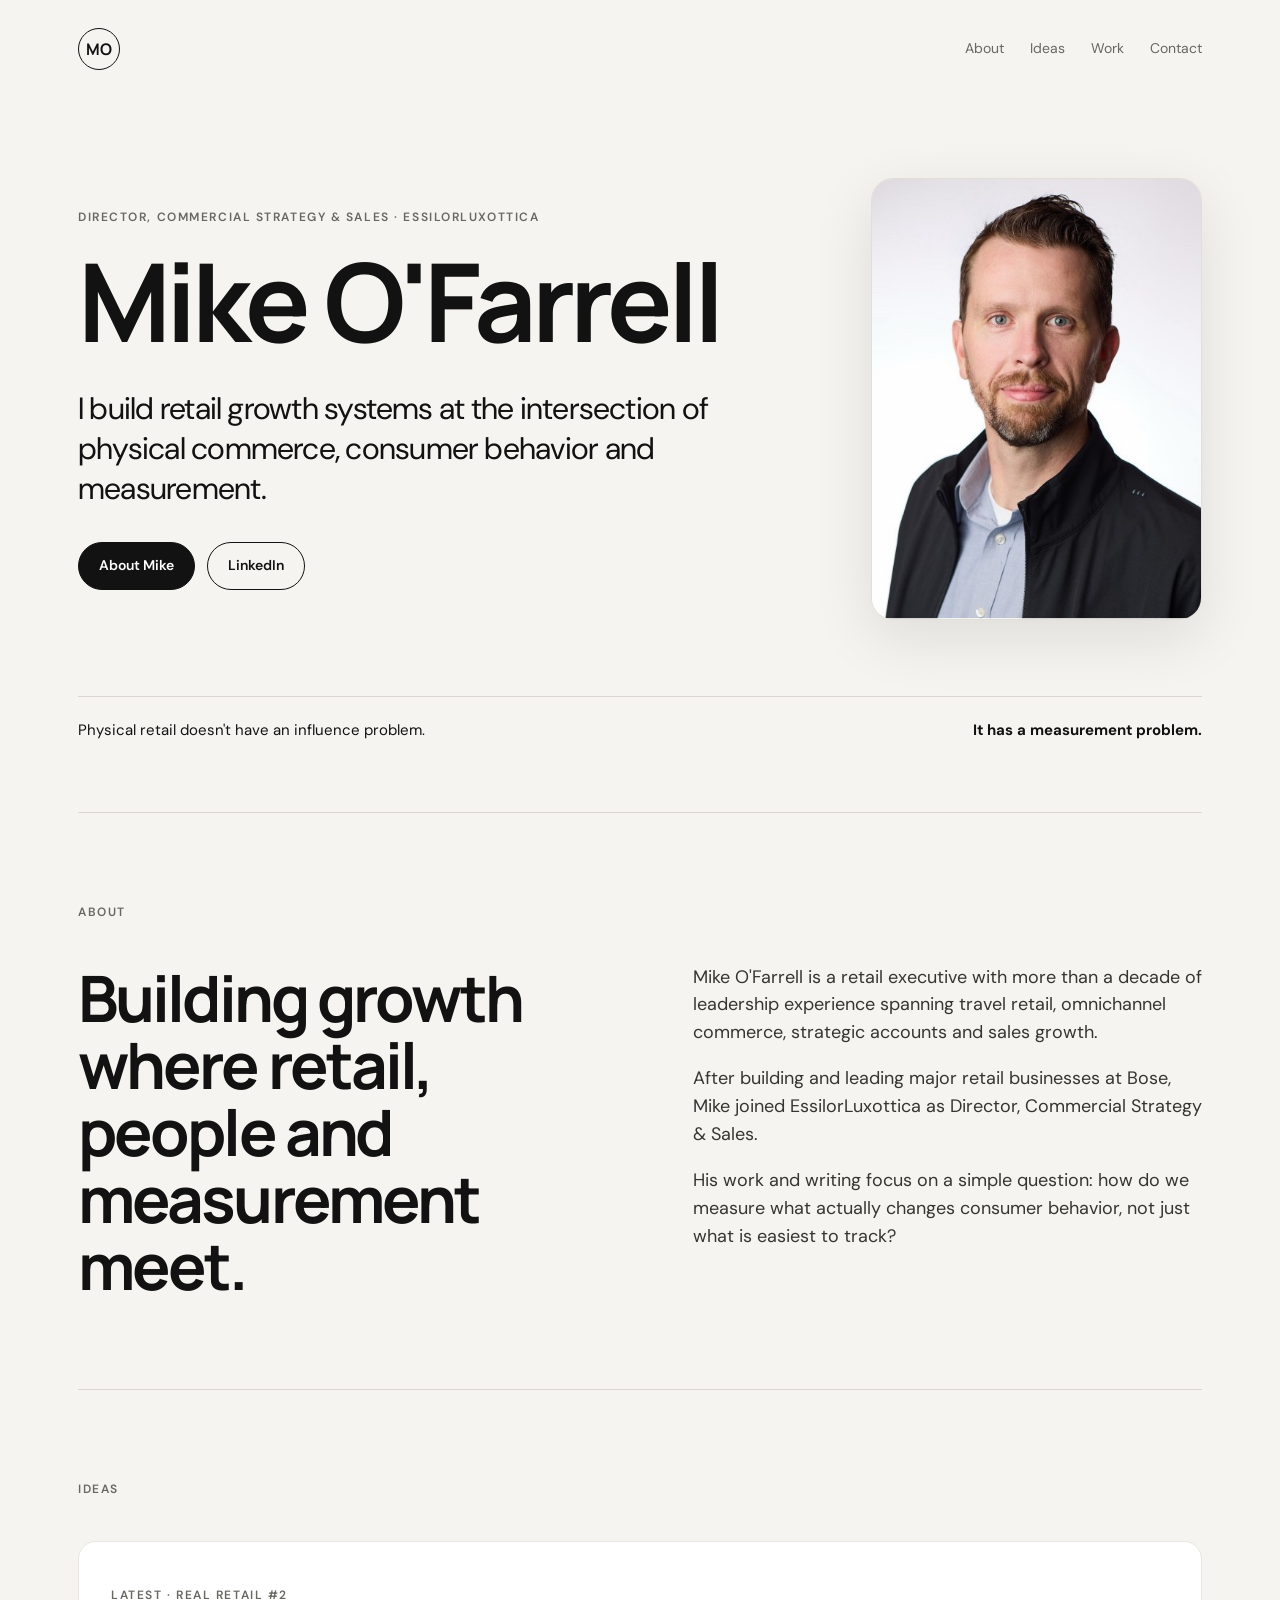
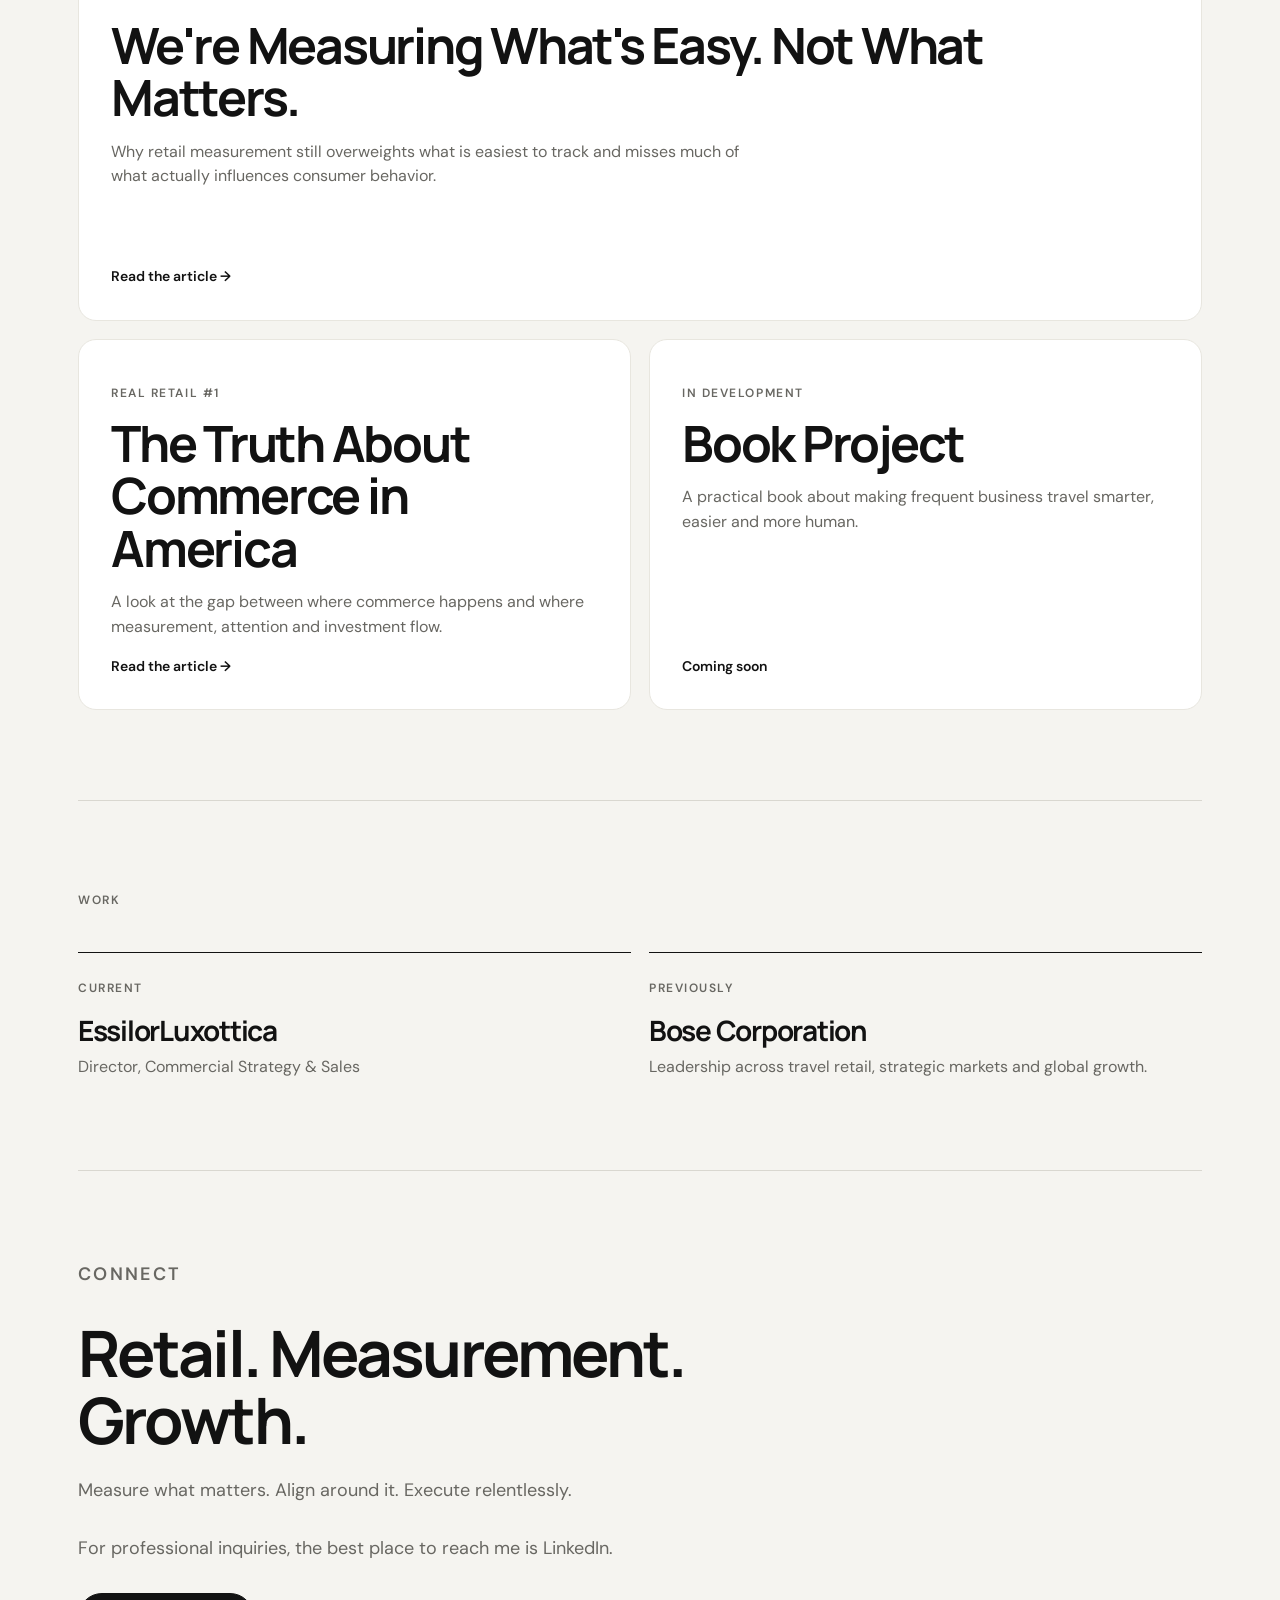
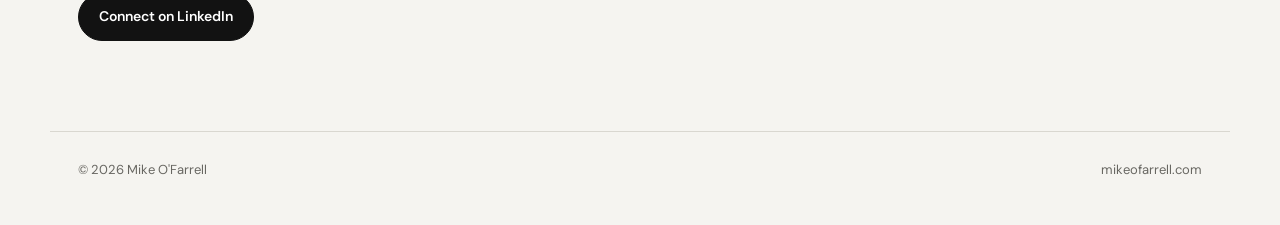
==== commit 23fe952b: "Add signature line to contact section" ====
--- a/index.html
+++ b/index.html
@@ -142,6 +142,7 @@
     <section class="section contact" id="contact">
       <p class="section-kicker">Connect</p>
       <h2>Retail. Measurement. Growth.</h2>
+      <p class="signature-line">Measure what matters. Align around it. Execute relentlessly.</p>
       <p>For professional inquiries, the best place to reach me is LinkedIn.</p>
       <a class="button button-primary" href="https://www.linkedin.com/in/mike-ofarrell/" target="_blank" rel="noopener">Connect on LinkedIn</a>
     </section>
--- a/styles.css
+++ b/styles.css
@@ -44,7 +44,7 @@
 .card h3 { margin-top:14px; font-size:clamp(31px,4vw,50px); }
 .card p:not(.card-label) { color:var(--muted); max-width:650px; }
 .card a, .card > span { font-size:14px; font-weight:600; text-decoration:none; }
-.work-grid { display:grid; grid-template-columns:repeat(3,1fr); gap:18px; }
+.work-grid { display:grid; grid-template-columns:repeat(2,1fr); gap:18px; }
 .work-item { border-top:1px solid var(--ink); padding-top:22px; }
 .work-item h3 { font-size:28px; margin:16px 0 10px; }
 .work-item p { color:var(--muted); margin:0; }
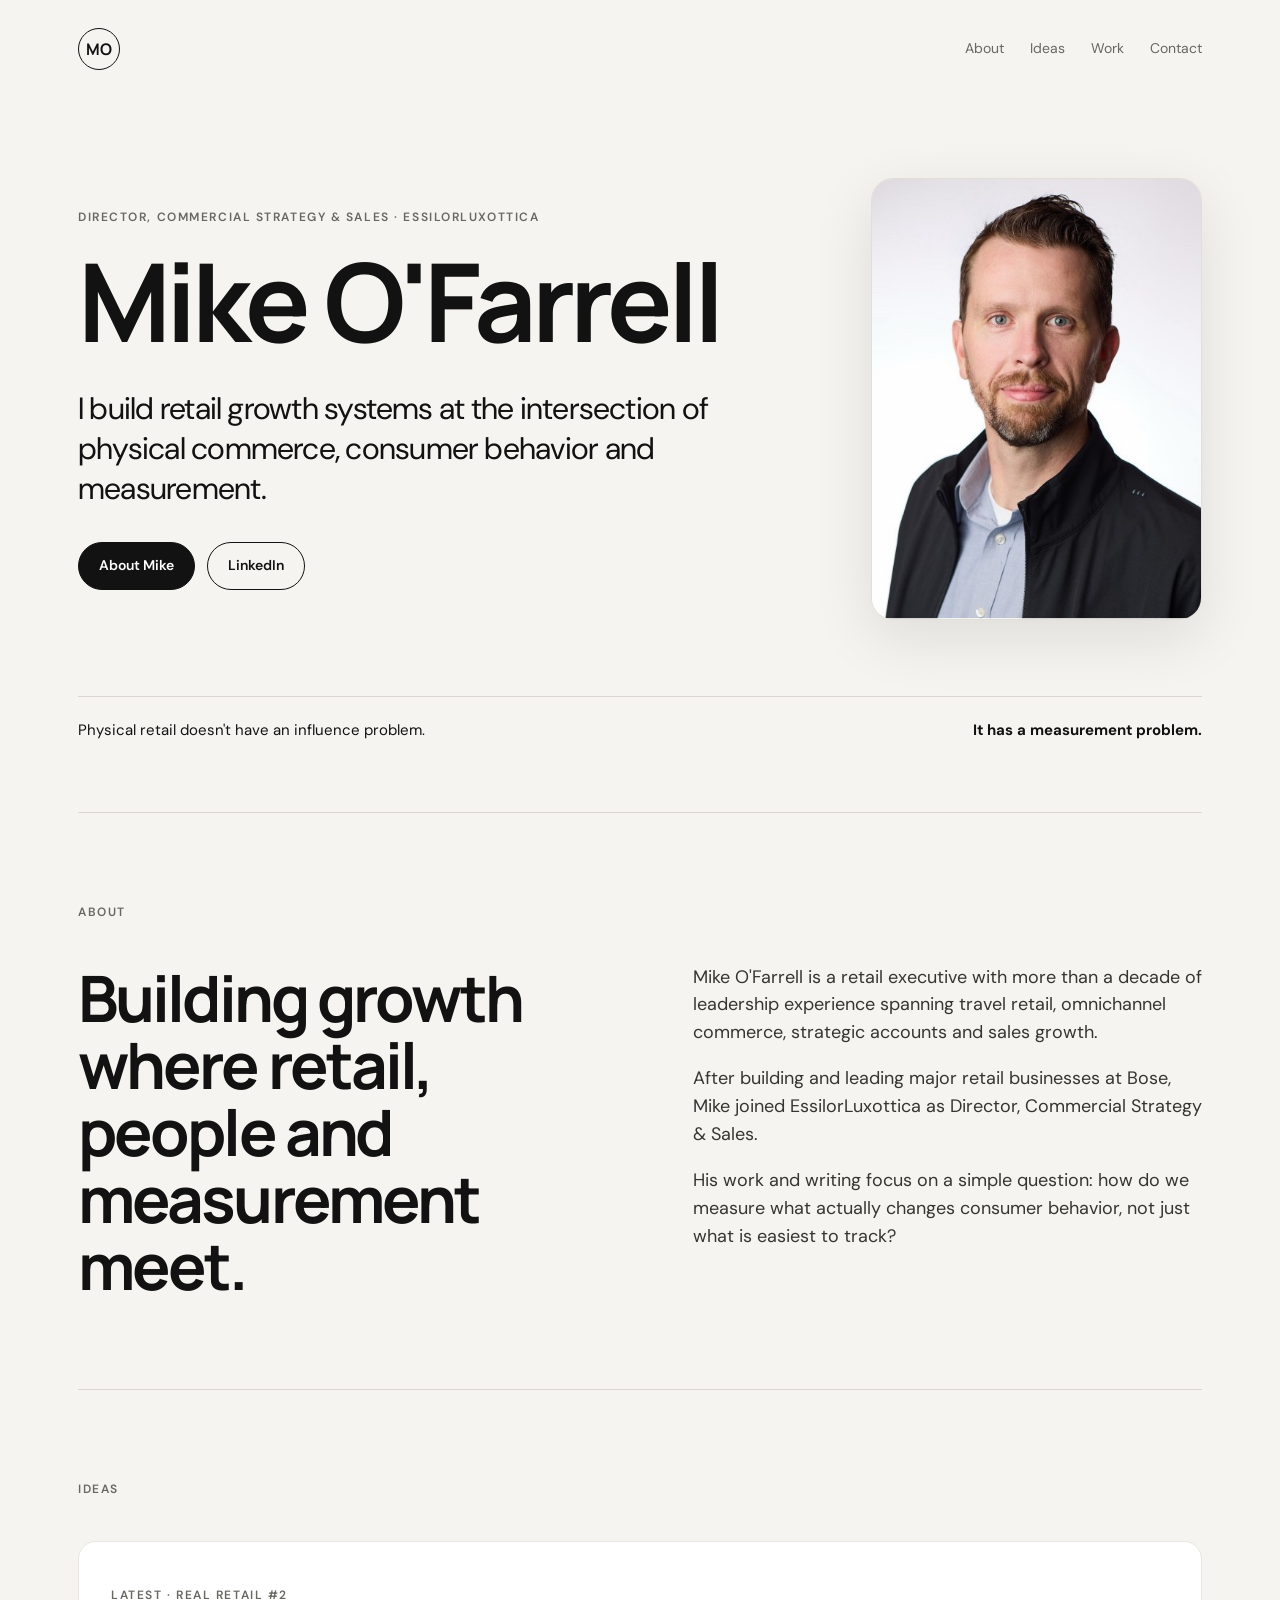
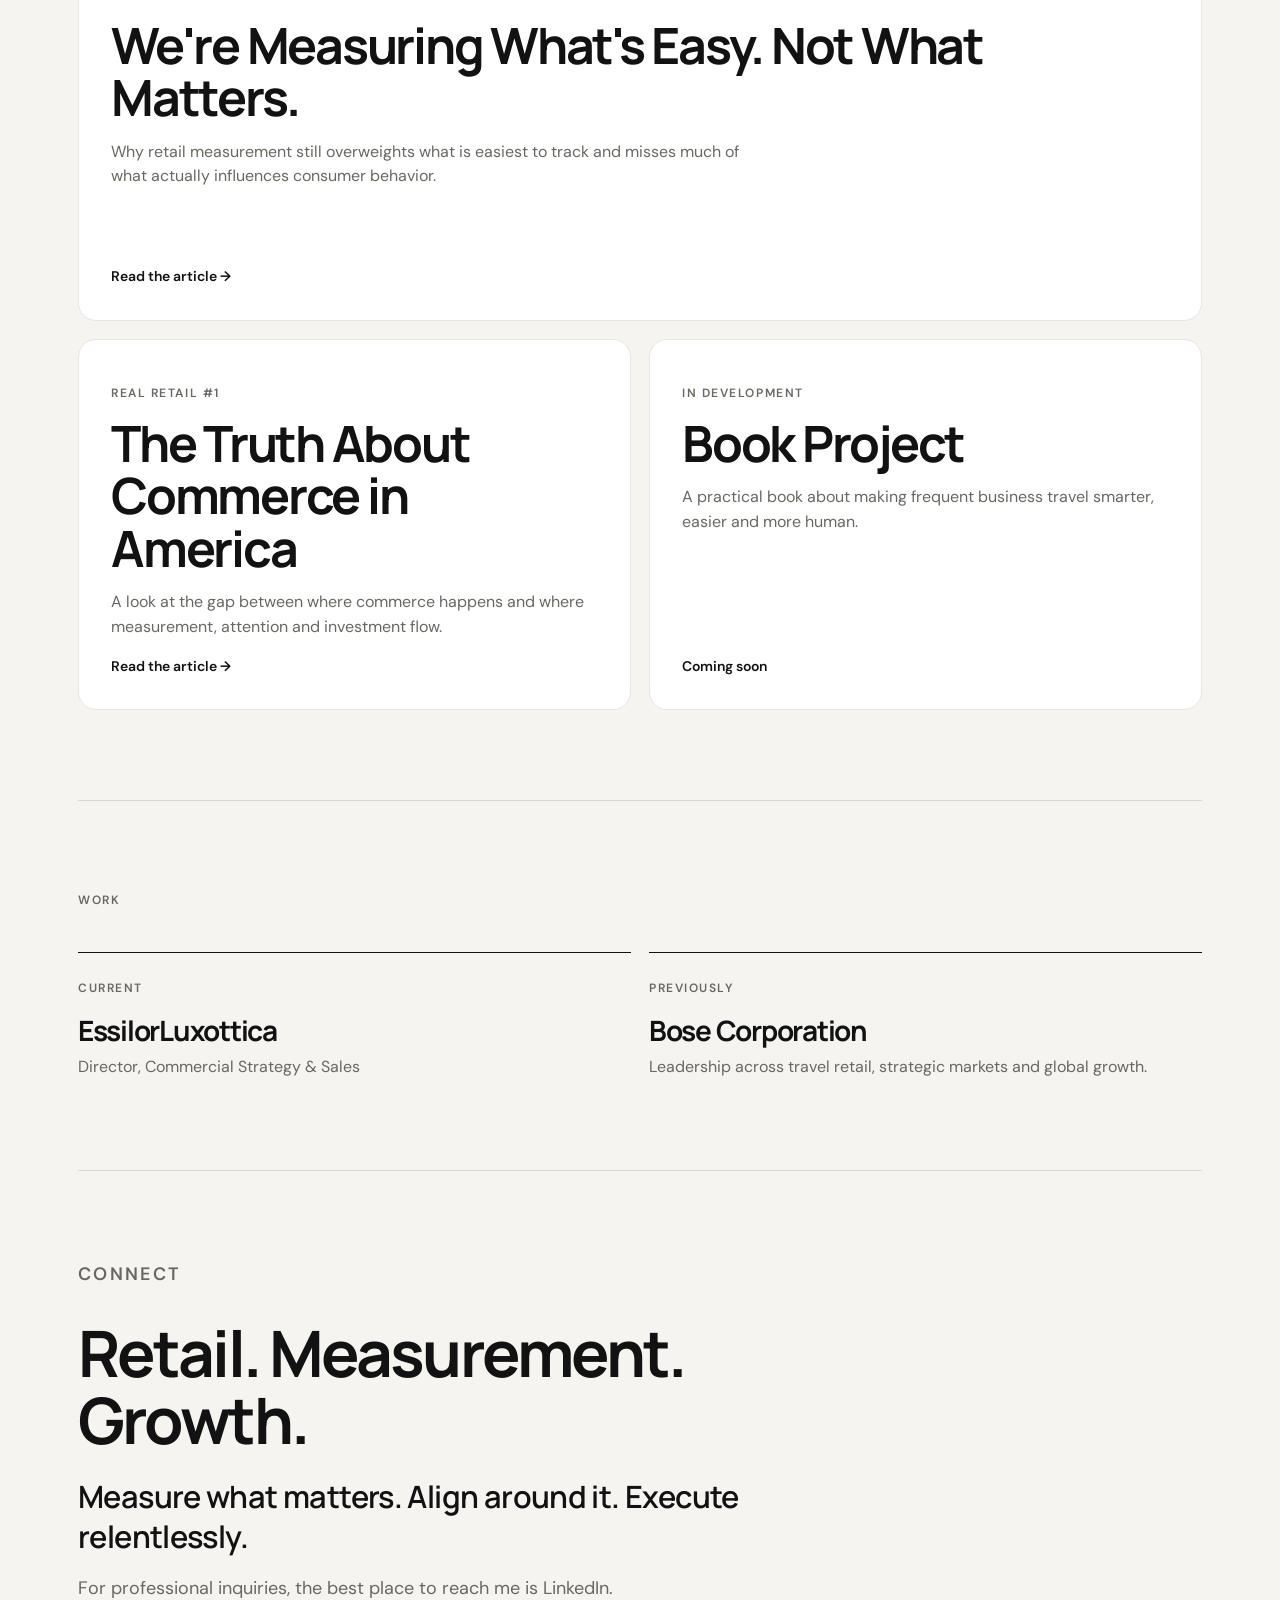
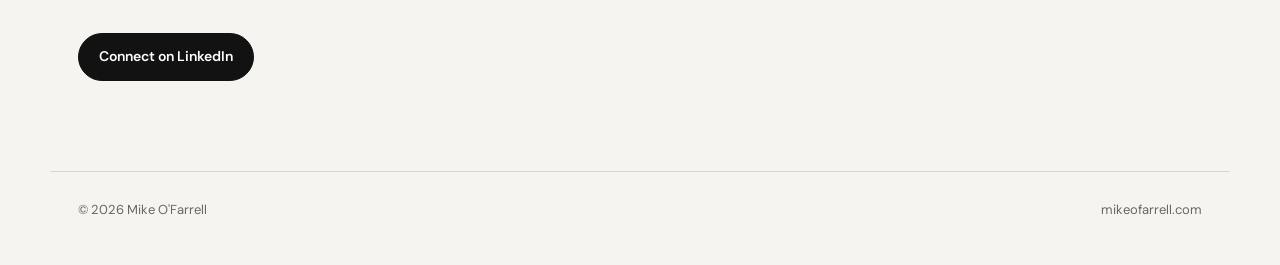
==== commit 3ae57534: "Upgrade structured data to ProfilePage entity graph" ====
--- a/index.html
+++ b/index.html
@@ -17,31 +17,114 @@
   <script type="application/ld+json">
   {
     "@context": "https://schema.org",
-    "@type": "Person",
-    "@id": "https://mikeofarrell.com/#mike-ofarrell",
-    "name": "Mike O'Farrell",
-    "url": "https://mikeofarrell.com/",
-    "image": "https://mikeofarrell.com/mike-ofarrell-headshot.jpg",
-    "description": "Retail executive and commercial leader focused on physical retail, omnichannel commerce and measurement.",
-    "jobTitle": "Director, Commercial Strategy & Sales",
-    "worksFor": {
-      "@type": "Organization",
-      "name": "EssilorLuxottica"
-    },
-    "alumniOf": {
-      "@type": "CollegeOrUniversity",
-      "name": "University of Pittsburgh"
-    },
-    "knowsAbout": [
-      "Retail strategy",
-      "Physical retail",
-      "Omnichannel commerce",
-      "Travel retail",
-      "Retail measurement",
-      "Sales leadership"
-    ],
-    "sameAs": [
-      "https://www.linkedin.com/in/mike-ofarrell/"
+    "@graph": [
+      {
+        "@type": "WebSite",
+        "@id": "https://mikeofarrell.com/#website",
+        "url": "https://mikeofarrell.com/",
+        "name": "Mike O'Farrell",
+        "publisher": {
+          "@id": "https://mikeofarrell.com/#mike-ofarrell"
+        }
+      },
+      {
+        "@type": "ProfilePage",
+        "@id": "https://mikeofarrell.com/#profile",
+        "url": "https://mikeofarrell.com/",
+        "name": "Mike O'Farrell | Director, Commercial Strategy & Sales, EssilorLuxottica",
+        "description": "Official profile of Mike O'Farrell, Director, Commercial Strategy & Sales at EssilorLuxottica, focused on retail growth, omnichannel commerce and physical retail measurement.",
+        "isPartOf": {
+          "@id": "https://mikeofarrell.com/#website"
+        },
+        "mainEntity": {
+          "@id": "https://mikeofarrell.com/#mike-ofarrell"
+        },
+        "primaryImageOfPage": {
+          "@id": "https://mikeofarrell.com/#headshot"
+        }
+      },
+      {
+        "@type": "Person",
+        "@id": "https://mikeofarrell.com/#mike-ofarrell",
+        "name": "Mike O'Farrell",
+        "url": "https://mikeofarrell.com/",
+        "image": {
+          "@id": "https://mikeofarrell.com/#headshot"
+        },
+        "description": "Retail executive and commercial leader focused on retail growth, omnichannel commerce, commercial strategy and measurement.",
+        "disambiguatingDescription": "Director, Commercial Strategy & Sales at EssilorLuxottica and former Bose retail executive focused on omnichannel commerce, travel retail and physical retail measurement.",
+        "jobTitle": "Director, Commercial Strategy & Sales",
+        "worksFor": {
+          "@type": "Organization",
+          "@id": "https://www.essilorluxottica.com/#organization",
+          "name": "EssilorLuxottica",
+          "url": "https://www.essilorluxottica.com/"
+        },
+        "alumniOf": {
+          "@type": "CollegeOrUniversity",
+          "@id": "https://www.pitt.edu/#organization",
+          "name": "University of Pittsburgh",
+          "url": "https://www.pitt.edu/"
+        },
+        "knowsAbout": [
+          "Commercial strategy",
+          "Sales leadership",
+          "Retail growth",
+          "Retail strategy",
+          "Physical retail",
+          "Omnichannel commerce",
+          "Travel retail",
+          "Retail measurement",
+          "Consumer behavior",
+          "Strategic partnerships"
+        ],
+        "sameAs": [
+          "https://www.linkedin.com/in/mike-ofarrell/"
+        ],
+        "subjectOf": [
+          {
+            "@id": "https://mikeofarrell.com/#real-retail-2"
+          },
+          {
+            "@id": "https://mikeofarrell.com/#real-retail-1"
+          }
+        ]
+      },
+      {
+        "@type": "ImageObject",
+        "@id": "https://mikeofarrell.com/#headshot",
+        "url": "https://mikeofarrell.com/mike-ofarrell-headshot.jpg",
+        "contentUrl": "https://mikeofarrell.com/mike-ofarrell-headshot.jpg",
+        "caption": "Mike O'Farrell"
+      },
+      {
+        "@type": "Article",
+        "@id": "https://mikeofarrell.com/#real-retail-2",
+        "headline": "Real Retail #2: We're Measuring What's Easy. Not What Matters.",
+        "url": "https://www.linkedin.com/pulse/real-retail-2-were-measuring-whats-easy-what-matters-mike-o-farrell-ehiic/",
+        "author": {
+          "@id": "https://mikeofarrell.com/#mike-ofarrell"
+        },
+        "about": [
+          "Retail measurement",
+          "Physical retail",
+          "Consumer behavior"
+        ]
+      },
+      {
+        "@type": "Article",
+        "@id": "https://mikeofarrell.com/#real-retail-1",
+        "headline": "Real Retail: The Truth About Commerce in America",
+        "url": "https://www.linkedin.com/pulse/real-retail-truth-commerce-america-mike-o-farrell-ppg3e/",
+        "author": {
+          "@id": "https://mikeofarrell.com/#mike-ofarrell"
+        },
+        "about": [
+          "Physical retail",
+          "Omnichannel commerce",
+          "Retail investment"
+        ]
+      }
     ]
   }
   </script>
--- a/styles.css
+++ b/styles.css
@@ -49,6 +49,7 @@
 .work-item h3 { font-size:28px; margin:16px 0 10px; }
 .work-item p { color:var(--muted); margin:0; }
 .contact h2 { margin-bottom:24px; }
+.signature-line { color:var(--ink) !important; font-family:"Manrope",sans-serif; font-size:clamp(22px,2.4vw,32px) !important; line-height:1.3; letter-spacing:-0.02em; max-width:820px; margin:0 0 18px !important; font-weight:600; }
 .contact p { color:var(--muted); font-size:18px; margin-bottom:30px; }
 footer { border-top:1px solid var(--line); padding-top:28px; padding-bottom:45px; display:flex; justify-content:space-between; color:var(--muted); font-size:13px; }
 @media (max-width:900px) {
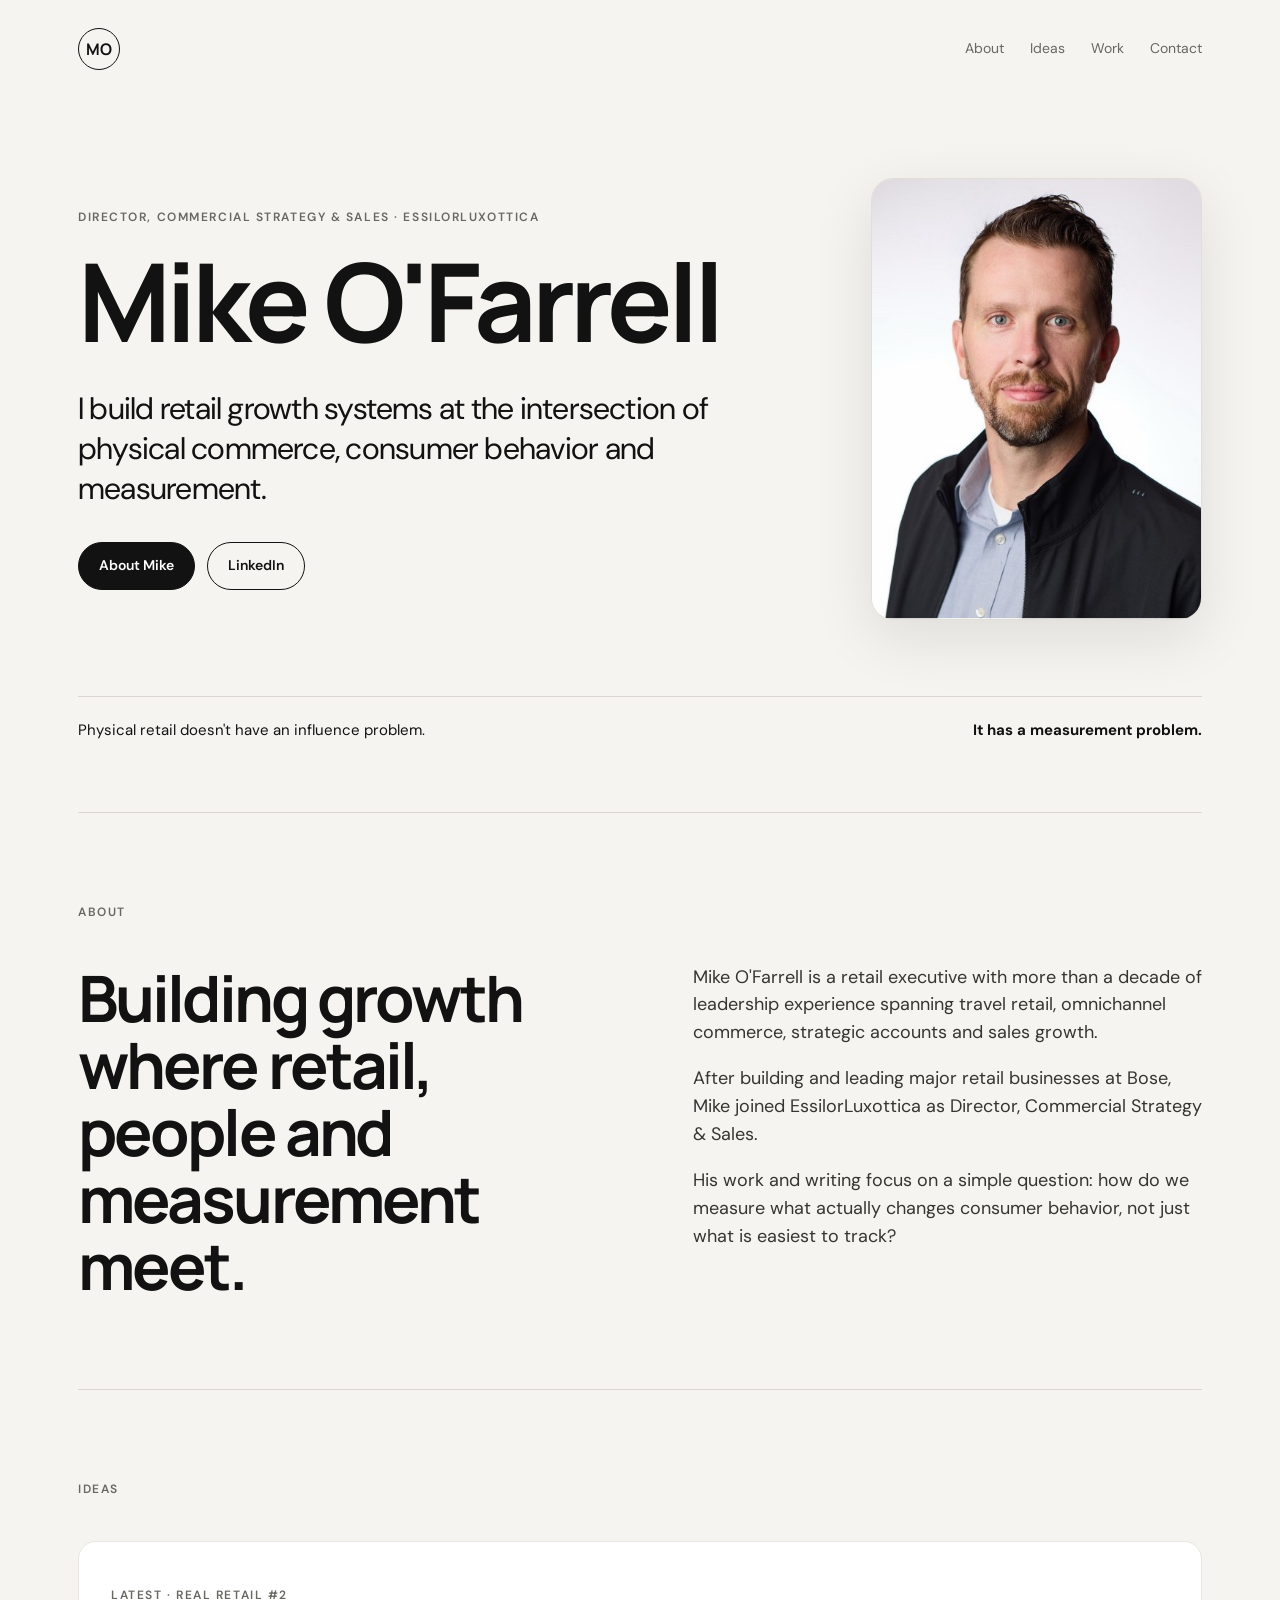
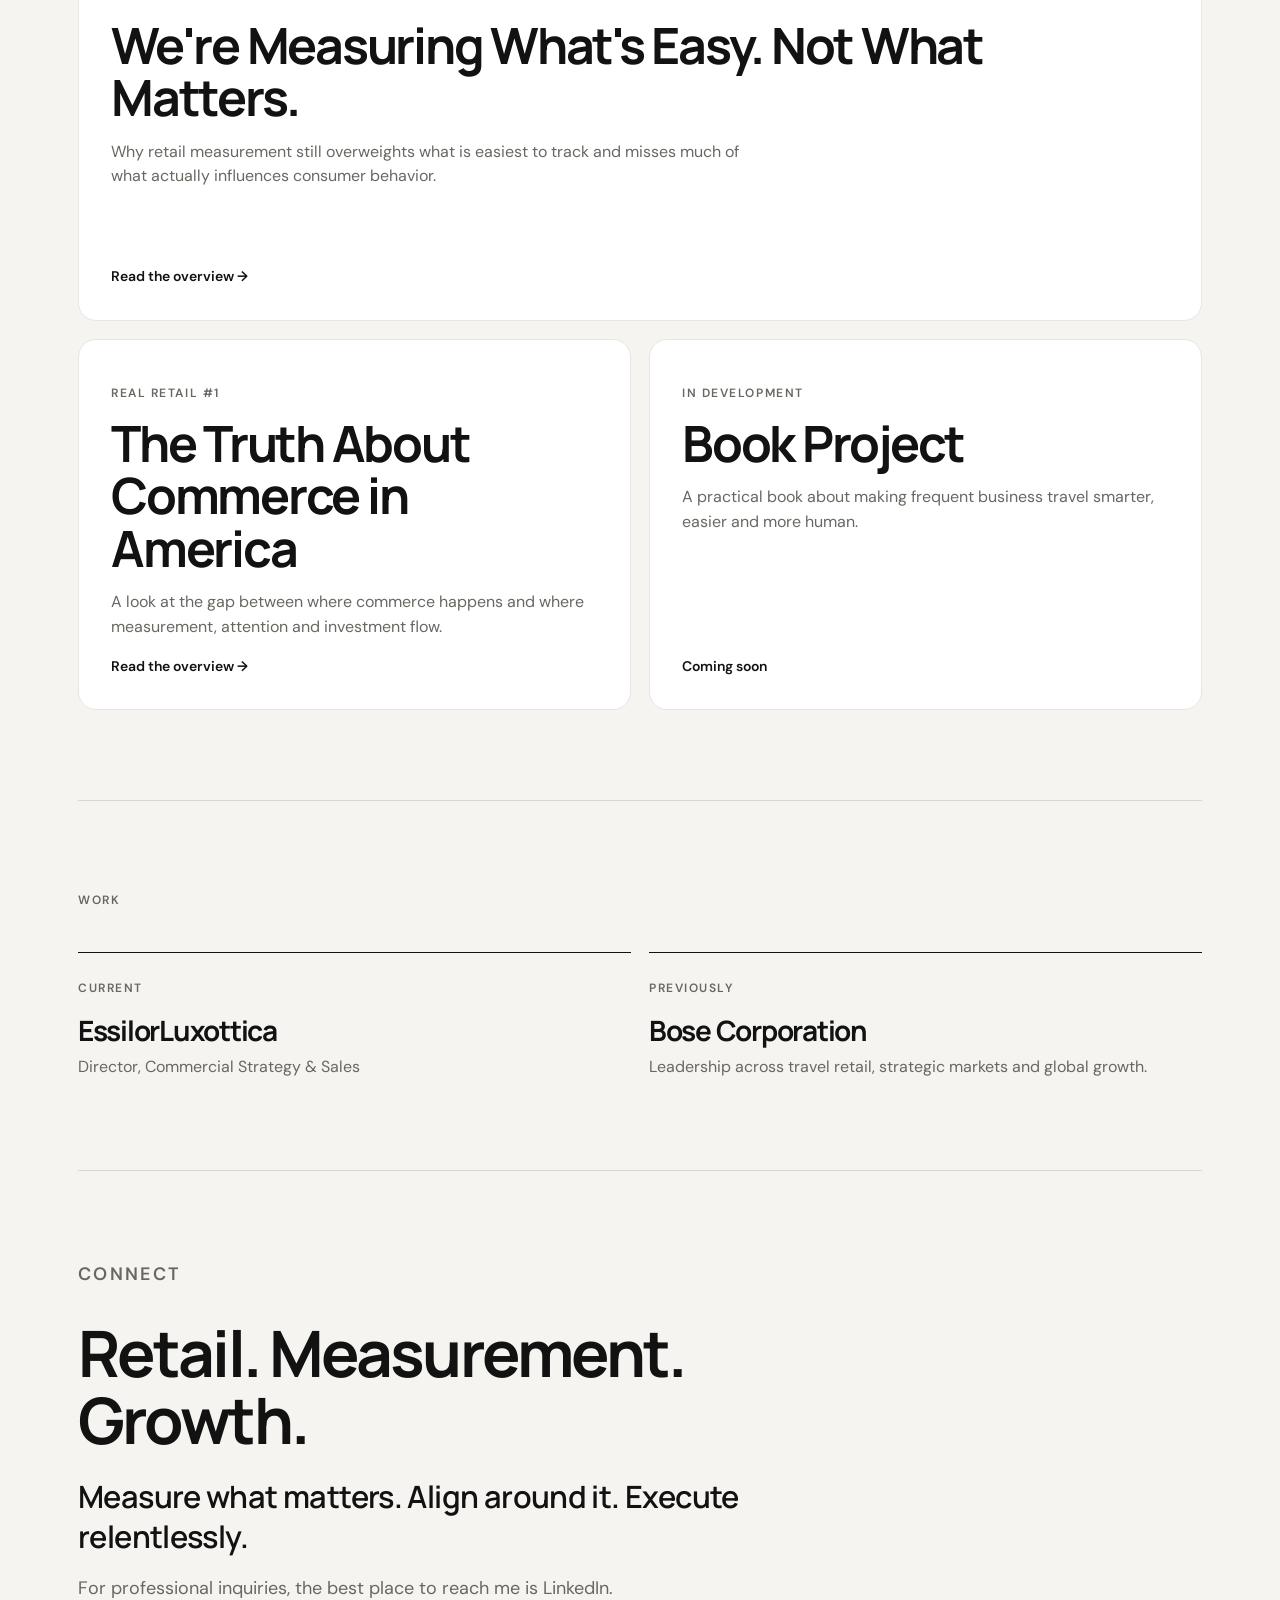
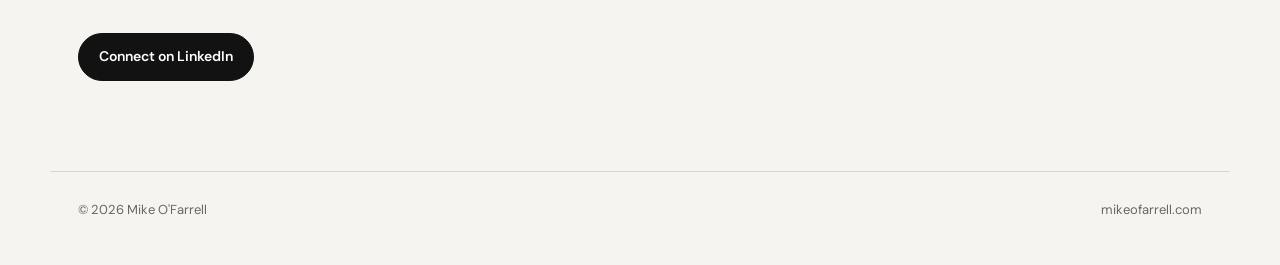
==== commit 4a8db91b: "Link homepage to new SEO content pages" ====
--- a/index.html
+++ b/index.html
@@ -133,8 +133,8 @@
   <header class="site-header">
     <a class="brand" href="#top" aria-label="Mike O'Farrell home">MO</a>
     <nav aria-label="Primary navigation">
-      <a href="#about">About</a>
-      <a href="#ideas">Ideas</a>
+      <a href="/about.html">About</a>
+      <a href="/real-retail.html">Ideas</a>
       <a href="#work">Work</a>
       <a href="#contact">Contact</a>
     </nav>
@@ -148,7 +148,7 @@
           <h1>Mike O'Farrell</h1>
           <p class="hero-copy">I build retail growth systems at the intersection of physical commerce, consumer behavior and measurement.</p>
           <div class="hero-actions">
-            <a class="button button-primary" href="#about">About Mike</a>
+            <a class="button button-primary" href="/about.html">About Mike</a>
             <a class="button button-secondary" href="https://www.linkedin.com/in/mike-ofarrell/" target="_blank" rel="noopener">LinkedIn</a>
           </div>
         </div>
@@ -183,7 +183,7 @@
             <h3>We're Measuring What's Easy. Not What Matters.</h3>
             <p>Why retail measurement still overweights what is easiest to track and misses much of what actually influences consumer behavior.</p>
           </div>
-          <a href="https://www.linkedin.com/pulse/real-retail-2-were-measuring-whats-easy-what-matters-mike-o-farrell-ehiic/" target="_blank" rel="noopener">Read the article →</a>
+          <a href="/real-retail-2.html">Read the overview →</a>
         </article>
 
         <article class="card">
@@ -192,7 +192,7 @@
             <h3>The Truth About Commerce in America</h3>
             <p>A look at the gap between where commerce happens and where measurement, attention and investment flow.</p>
           </div>
-          <a href="https://www.linkedin.com/pulse/real-retail-truth-commerce-america-mike-o-farrell-ppg3e" target="_blank" rel="noopener">Read the article →</a>
+          <a href="/real-retail-1.html">Read the overview →</a>
         </article>
 
         <article class="card">
